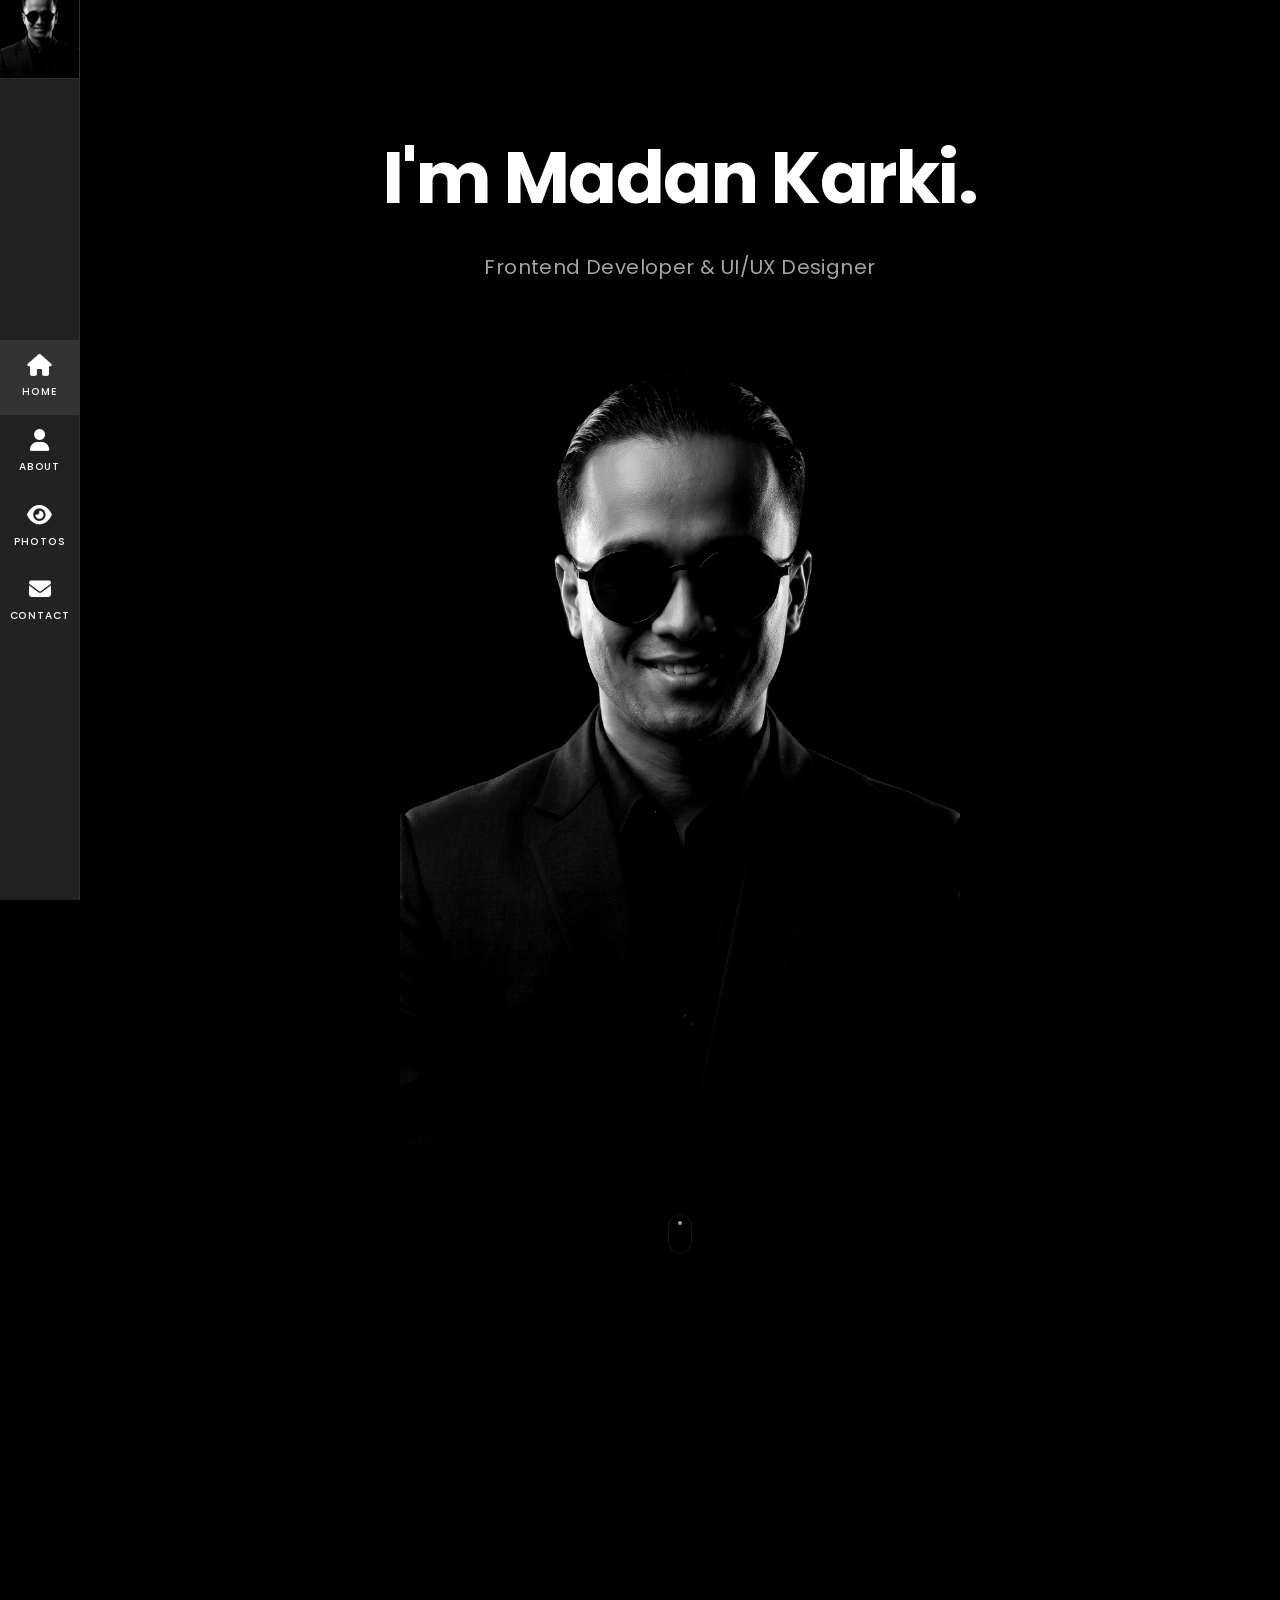
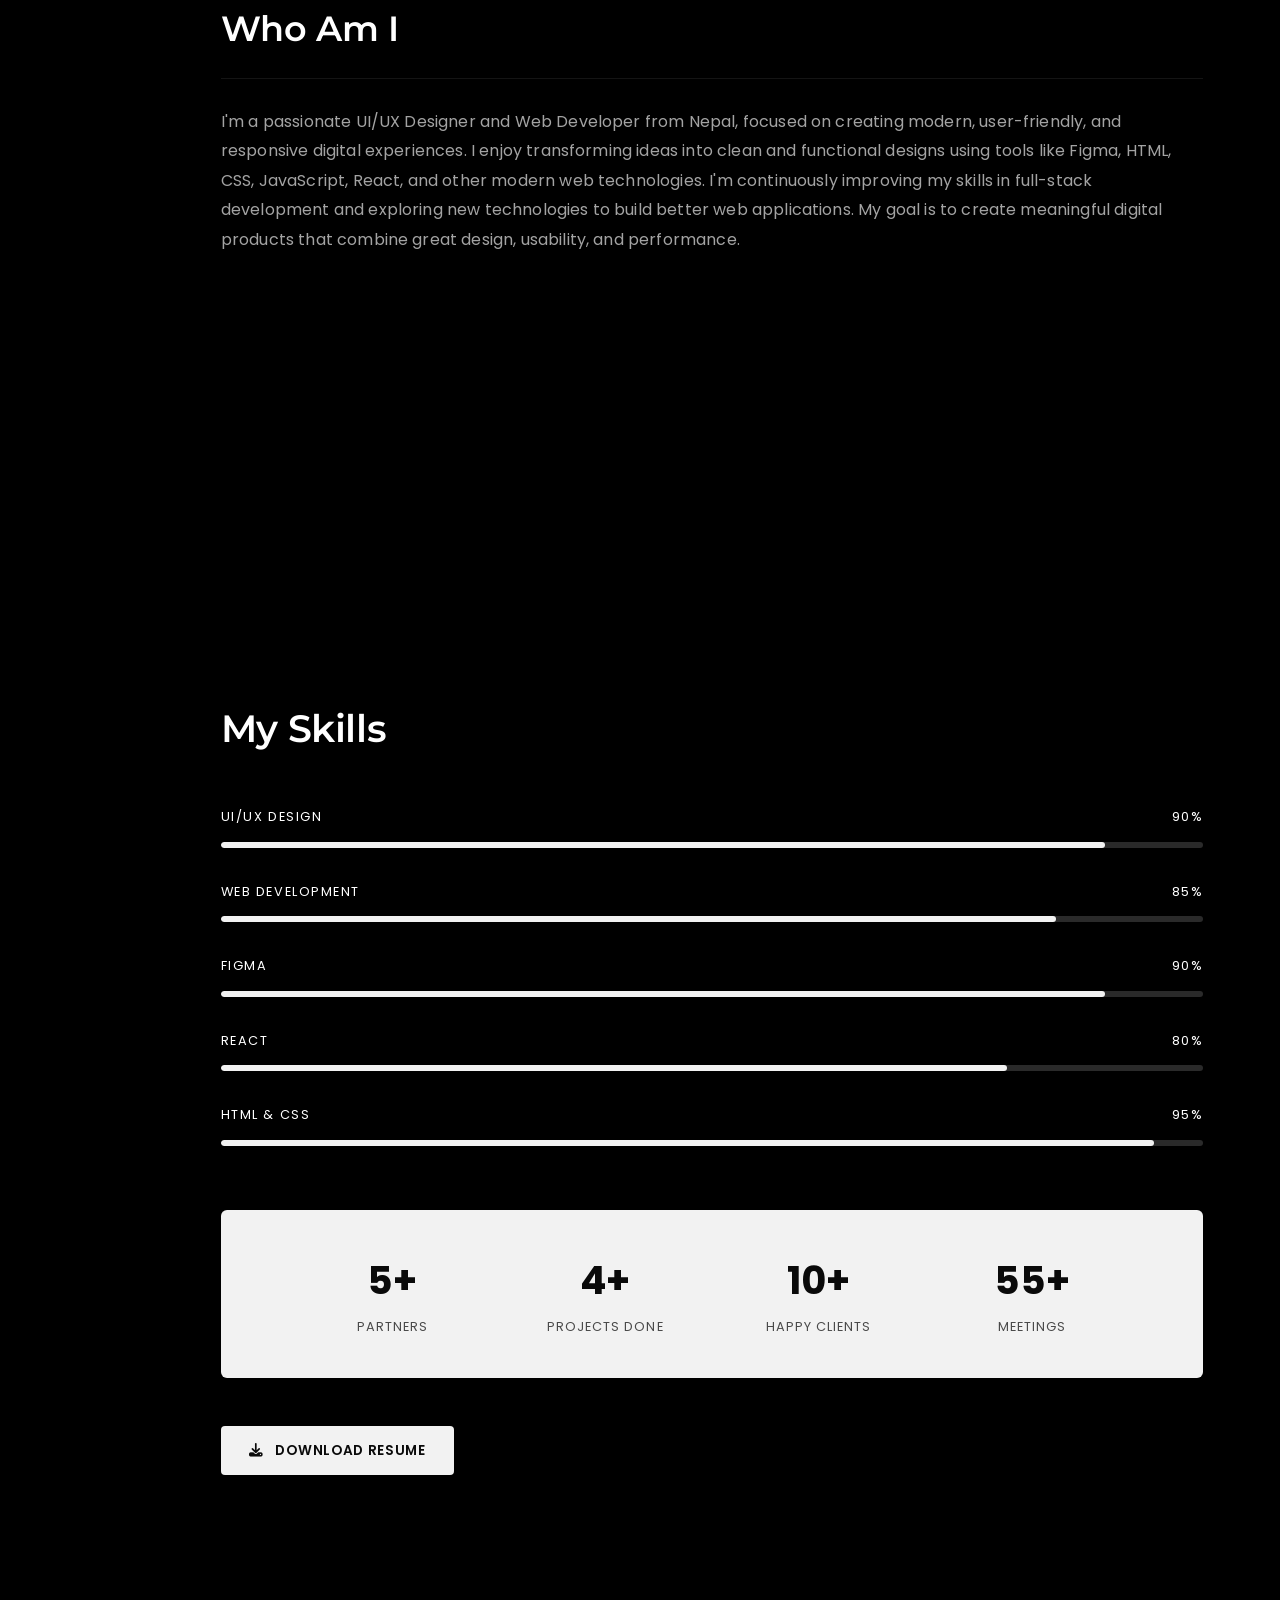
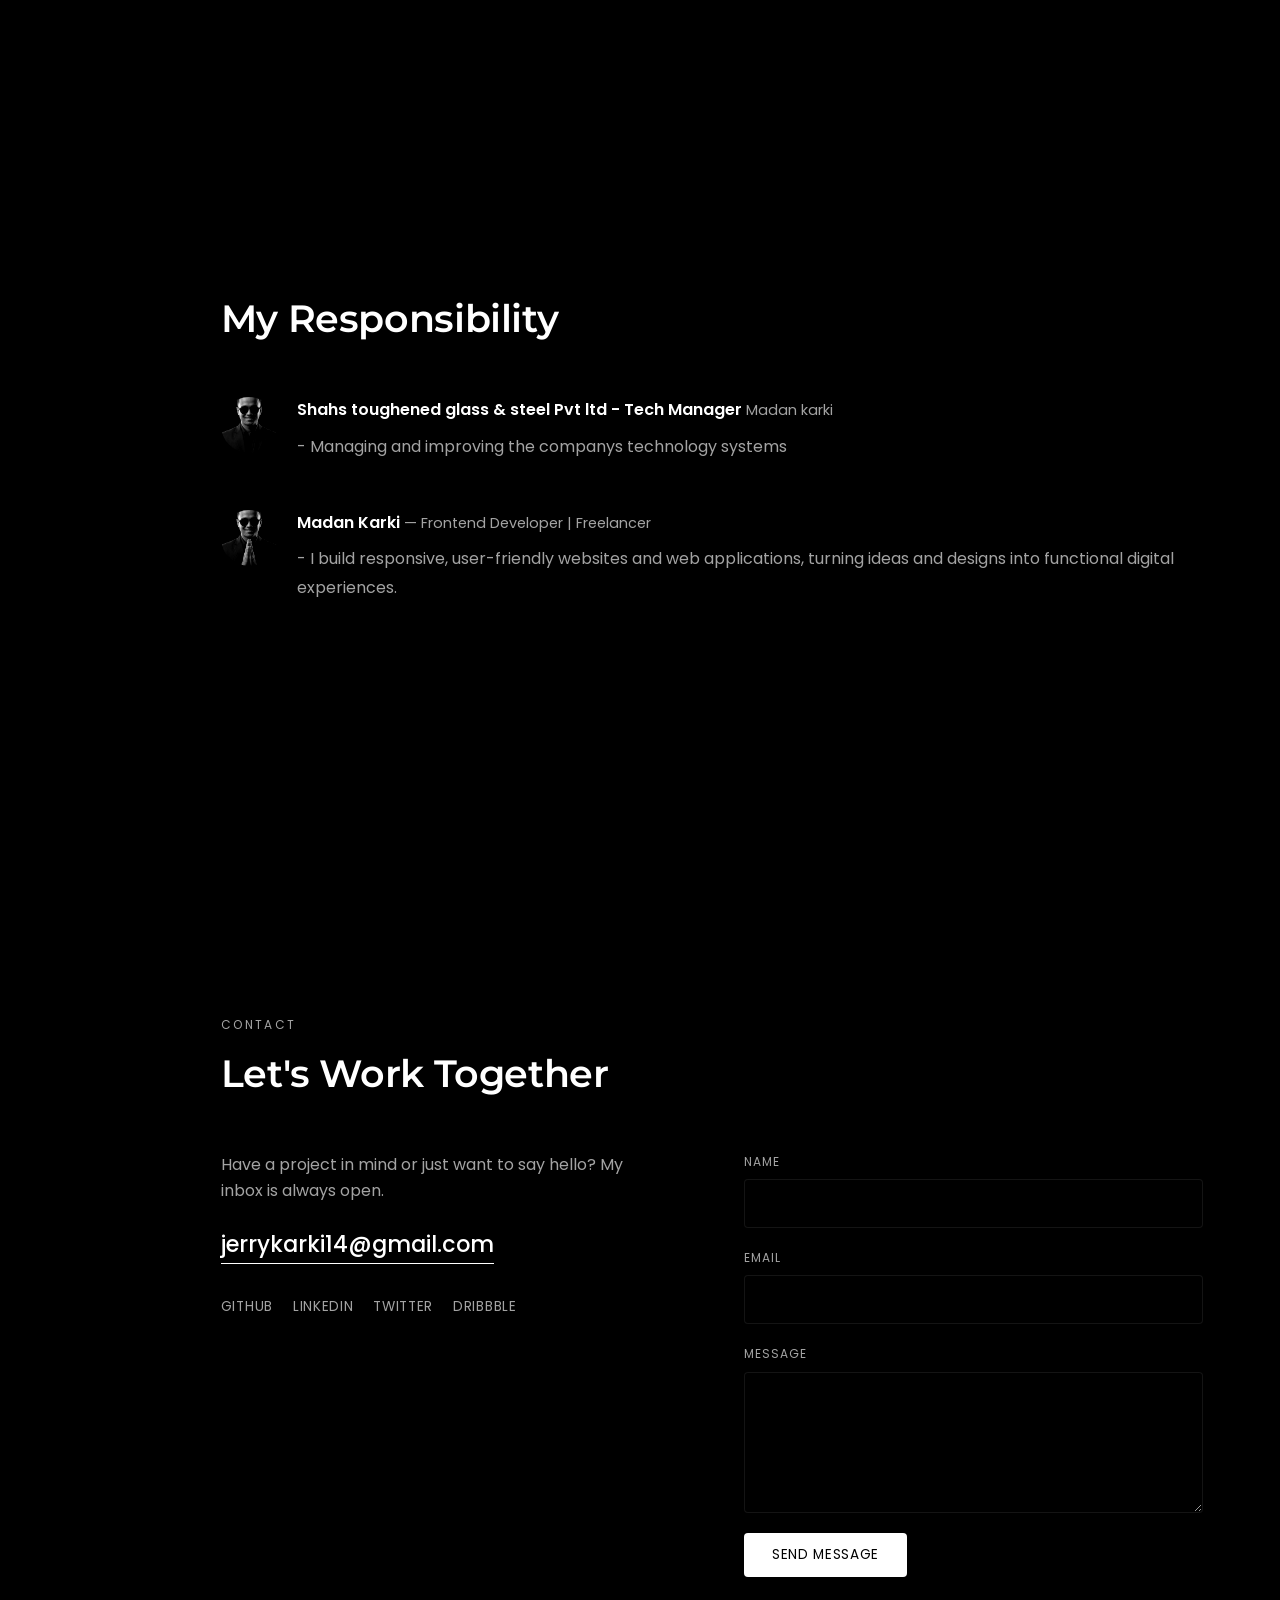
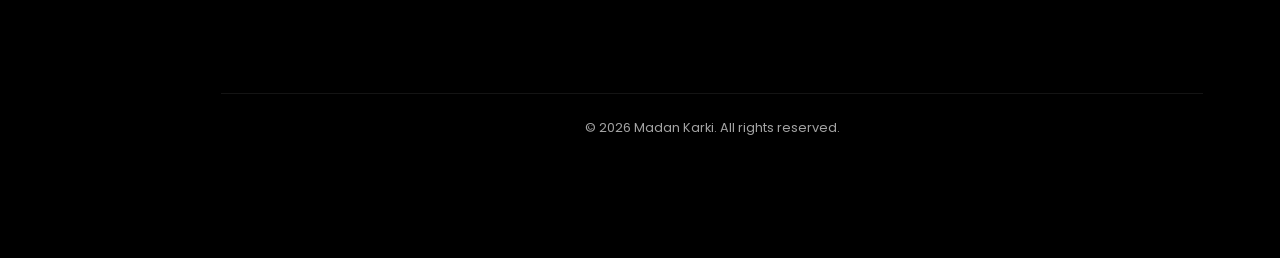
==== index.html @ c19cb971 "Fix resume download for mobile and desktop" ====
<!DOCTYPE html>
<html lang="en">

<head>
  <meta charset="UTF-8">
  <meta name="viewport" content="width=device-width, initial-scale=1.0">
  <title>Madan Karki | UI/UX Designer &amp; Frontend Developer</title>
  <link rel="preconnect" href="https://fonts.googleapis.com">
  <link rel="preconnect" href="https://fonts.gstatic.com" crossorigin>
  <link
    href="https://fonts.googleapis.com/css2?family=Montserrat:wght@400;500;600;700&family=Poppins:wght@300;400;500;600;700&display=swap"
    rel="stylesheet">
  <link rel="stylesheet" href="https://cdnjs.cloudflare.com/ajax/libs/font-awesome/6.5.1/css/all.min.css"
    integrity="sha512-DTOQO9RWCH3ppGqcWaEA1BIZOC6xxalwEsw9c2QQeAIftl+Vegovlnee1c9QX4TctnWMn13TZye+giMm8e2LwA=="
    crossorigin="anonymous" referrerpolicy="no-referrer">
  <link rel="stylesheet" href="css/styles.css">
</head>

<body>

  <!-- Sidebar Navigation -->
  <aside class="sidebar" id="sidebar">
    <div class="sidebar__profile">
      <img src="assets/images/profile.jpg" alt="Madan Karki profile photo" class="sidebar__profile-img">
    </div>
    <nav class="sidebar__nav" aria-label="Primary">
      <ul>
        <li>
          <a href="#home" class="nav-link active" data-section="home">
            <i class="nav-icon fa-solid fa-house"></i>
            <span>Home</span>
          </a>
        </li>
        <li>
          <a href="#about" class="nav-link" data-section="about">
            <i class="nav-icon fa-solid fa-user"></i>
            <span>About</span>
          </a>
        </li>
        <li>
          <a href="#projects" class="nav-link" data-section="projects">
            <i class="nav-icon fa-solid fa-eye"></i>
            <span>Photos</span>
          </a>
        </li>
        <li>
          <a href="#contact" class="nav-link" data-section="contact">
            <i class="nav-icon fa-solid fa-envelope"></i>
            <span>Contact</span>
          </a>
        </li>
      </ul>
    </nav>
  </aside>

  <!-- Main Content -->
  <main class="main">

    <!-- Home / Hero Section -->
    <section id="home" class="section hero">
      <div class="hero__text">
        <h1 class="hero__title">I'm <span>Madan Karki.</span></h1>
        <p class="hero__subtitle">Frontend Developer &amp; UI/UX Designer</p>
      </div>
      <div class="hero__image-wrap" id="hero-image-wrap" role="button" tabindex="0" aria-label="Toggle portrait photo">
        <img src="assets/images/hero.jpg" alt="Portrait of Madan Karki" class="hero__image hero__image--primary"
          width="992" height="1108" loading="eager" decoding="async">
        <img src="assets/images/hover.jpg" alt="Portrait of Madan Karki greeting" class="hero__image hero__image--hover"
          width="992" height="1108" loading="eager" decoding="async">
      </div>
      <a href="#about" class="scroll-cue" aria-label="Scroll to About section">
        <span></span>
      </a>
    </section>

    <!-- Intro Section -->
    <section id="intro" class="section intro">
      <div class="intro__inner">
        <h2 class="intro__heading">Who Am I</h2>
        <hr class="intro__divider">
        <p class="intro__text">
          I'm a passionate UI/UX Designer and Web Developer from Nepal, focused on creating modern,
          user-friendly, and responsive digital experiences. I enjoy transforming ideas into clean
          and functional designs using tools like Figma, HTML, CSS, JavaScript, React, and other
          modern web technologies. I'm continuously improving my skills in full-stack development
          and exploring new technologies to build better web applications. My goal is to create
          meaningful digital products that combine great design, usability, and performance.
        </p>
      </div>
    </section>

    <!-- About Section -->
    <!-- <section id="about" class="section about">
      <div class="section-header">
<h2> </h2>
        <p class="section-kicker">About</p>
        <h3 class="section-title">Who I Am</h3>
      </div>

      <div class="about__grid">
        <div class="about__intro">
          <p>
            I'm Madan Karki, a frontend developer and UI/UX designer focused on building fast,
            accessible, and visually refined web experiences. I care about the details —
            typography, spacing, motion — and how they come together to create interfaces
            that feel effortless to use.
          </p>
          <p>
            My approach blends clean engineering with thoughtful design, translating ideas into
            interfaces that are both functional and beautiful.
          </p>
        </div>

       

    </section> -->

    <!-- Skills Section -->
    <section id="skills" class="section skills">
      <div class="section-header">
        <h2 class="section-title">My Skills</h2>
      </div>

      <div class="skills__bars">
        <div class="skill-bar">
          <div class="skill-bar__label">
            <span>UI/UX Design</span>
            <span>90%</span>
          </div>
          <div class="skill-bar__track">
            <div class="skill-bar__fill" style="width: 90%;"></div>
          </div>
        </div>

        <div class="skill-bar">
          <div class="skill-bar__label">
            <span>Web Development</span>
            <span>85%</span>
          </div>
          <div class="skill-bar__track">
            <div class="skill-bar__fill" style="width: 85%;"></div>
          </div>
        </div>

        <div class="skill-bar">
          <div class="skill-bar__label">
            <span>Figma</span>
            <span>90%</span>
          </div>
          <div class="skill-bar__track">
            <div class="skill-bar__fill" style="width: 90%;"></div>
          </div>
        </div>

        <div class="skill-bar">
          <div class="skill-bar__label">
            <span>React</span>
            <span>80%</span>
          </div>
          <div class="skill-bar__track">
            <div class="skill-bar__fill" style="width: 80%;"></div>
          </div>
        </div>

        <div class="skill-bar">
          <div class="skill-bar__label">
            <span>HTML &amp; CSS</span>
            <span>95%</span>
          </div>
          <div class="skill-bar__track">
            <div class="skill-bar__fill" style="width: 95%;"></div>
          </div>
        </div>
      </div>

      <div class="stats">
        <div class="stats__item">
          <span class="stats__number">5+</span>
          <span class="stats__label">Partners</span>
        </div>
        <div class="stats__item">
          <span class="stats__number">4+</span>
          <span class="stats__label">Projects Done</span>
        </div>
        <div class="stats__item">
          <span class="stats__number">10+</span>
          <span class="stats__label">Happy Clients</span>
        </div>
        <div class="stats__item">
          <span class="stats__number">55+</span>
          <span class="stats__label">Meetings</span>
        </div>
      </div>

      <a href="assets/documents/resume.pdf" class="btn-resume" download="Madan-Karki-CV.pdf" target="_blank" rel="noopener noreferrer">
        <i class="fa-solid fa-download"></i>
        <span>Download Resume</span>
      </a>
    </section>

    <!-- Reputation Section -->
    <section id="reputation" class="section reputation">
      <div class="section-header">
        <h2 class="section-title">My Responsibility</h2>
      </div>

      <div class="reputation__list">
        <article class="testimonial">
          <img src="assets/images/testimonial1.jpg" alt="Madan Karki" class="testimonial__avatar">
          <div class="testimonial__body">
            <p class="testimonial__meta"><span class="testimonial__name">Shahs toughened glass & steel Pvt ltd - Tech
                Manager</span>
              <span class="testimonial__position"> Madan karki</span>
            </p>
            <p class="testimonial__quote">- Managing and improving the companys technology systems</p>
          </div>
        </article>

        <article class="testimonial">
          <img src="assets/images/testimonial2.jpg" alt="Madan Karki" class="testimonial__avatar">
          <div class="testimonial__body">
            <p class="testimonial__meta"><span class="testimonial__name">Madan Karki</span> <span
                class="testimonial__position">— Frontend Developer | Freelancer</span></p>
            <p class="testimonial__quote">- I build responsive, user-friendly websites and web applications, turning
              ideas and designs into functional digital experiences.</p>
          </div>
        </article>
      </div>
    </section>

    <!-- Projects Section -->
    <!-- <section id="projects" class="section projects">
      <div class="section-header">
        <p class="section-kicker">Work</p>
        <h2 class="section-title">Selected Projects</h2>
      </div>

      <div class="project-grid">

        <article class="project-card">
          <div class="project-card__image">
            <img src="assets/images/project1.jpg" alt="Preview of the Portfolio Suite project">
          </div>
          <div class="project-card__body">
            <h3>Portfolio Suite</h3>
            <p>A component-driven design system for building personal portfolio sites quickly.</p>
            <div class="tags">
              <span>React</span>
              <span>CSS</span>
              <span>Figma</span>
            </div>
            <a href="#" class="btn-view">View Project</a>
          </div>
        </article>

        <article class="project-card">
          <div class="project-card__image">
            <img src="assets/images/project2.jpg" alt="Preview of the Commerce UI project">
          </div>
          <div class="project-card__body">
            <h3>Commerce UI</h3>
            <p>A minimal, accessible e-commerce interface with a focus on conversion and speed.</p>
            <div class="tags">
              <span>JavaScript</span>
              <span>HTML5</span>
              <span>UX</span>
            </div>
            <a href="#" class="btn-view">View Project</a>
          </div>
        </article>

        <article class="project-card">
          <div class="project-card__image">
            <img src="assets/images/project3.jpg" alt="Preview of the Dashboard Kit project">
          </div>
          <div class="project-card__body">
            <h3>Dashboard Kit</h3>
            <p>A data-dense analytics dashboard with clear hierarchy and dark-mode support.</p>
            <div class="tags">
              <span>React</span>
              <span>Chart.js</span>
              <span>UI</span>
            </div>
            <a href="#" class="btn-view">View Project</a>
          </div>
        </article>

      </div>
    </section> -->

    <!-- Contact Section -->
    <section id="contact" class="section contact">
      <div class="section-header">
        <p class="section-kicker">Contact</p>
        <h2 class="section-title">Let's Work Together</h2>
      </div>

      <div class="contact__grid">
        <div class="contact__info">
          <p class="contact__lead">Have a project in mind or just want to say hello? My inbox is always open.</p>

          <a href="mailto:jerrykarki14@gmail.com" class="contact__email">jerrykarki14@gmail.com</a>

          <div class="socials">
            <a href="#" aria-label="GitHub">GitHub</a>
            <a href="#" aria-label="LinkedIn">LinkedIn</a>
            <a href="#" aria-label="Twitter">Twitter</a>
            <a href="#" aria-label="Dribbble">Dribbble</a>
          </div>
        </div>

        <form class="contact__form" id="contact-form">
          <div class="form-row">
            <label for="name">Name</label>
            <input type="text" id="name" name="name" required autocomplete="name">
          </div>
          <div class="form-row">
            <label for="email">Email</label>
            <input type="email" id="email" name="email" required autocomplete="email">
          </div>
          <div class="form-row">
            <label for="message">Message</label>
            <textarea id="message" name="message" rows="5" required></textarea>
          </div>
          <button type="submit" class="btn-submit">Send Message</button>
          <p class="form-status" id="form-status" role="status"></p>
        </form>
      </div>

      <footer class="footer">
        <p>&copy; <span id="year"></span> Madan Karki. All rights reserved.</p>
      </footer>
    </section>

  </main>

  <script src="js/main.js"></script>
</body>

</html>
---- css/styles.css ----
/* =========================================
   Reset & base
========================================= */
* {
  margin: 0;
  padding: 0;
  box-sizing: border-box;
}

:root {
  --bg: black;
  --bg-elevated: black;
  --sidebar-bg: #222222;
  --text-primary: #ffffff;
  --text-secondary: #a3a3a3;
  --border-subtle: rgba(255, 255, 255, 0.08);
  --accent: #ffffff;
  --sidebar-width: 80px;
  --transition-fast: 0.2s ease;
  --transition-med: 0.35s ease;
  --font: 'Poppins', -apple-system, BlinkMacSystemFont, 'Segoe UI', sans-serif;
}

html {
  scroll-behavior: smooth;
}

body {
  font-family: var(--font);
  background: var(--bg);
  color: var(--text-primary);
  overflow-x: hidden;
  line-height: 1.6;
}

img {
  max-width: 100%;
  display: block;
}

ul {
  list-style: none;
}

a {
  color: inherit;
  text-decoration: none;
}

section.section {
  padding: 120px 6vw;
  min-height: 100vh;
  display: flex;
  flex-direction: column;
  justify-content: center;
}

.section-header {
  margin-bottom: 48px;
}

.section-kicker {
  text-transform: uppercase;
  letter-spacing: 0.2em;
  font-size: 0.75rem;
  color: var(--text-secondary);
  margin-bottom: 8px;
}

.section-title {
  font-size: clamp(1.8rem, 3vw, 2.6rem);
  font-weight: 600;
  color: var(--text-primary);
  font-family: 'Montserrat', sans-serif;
  letter-spacing: -0.01em;
}

/* =========================================
   Sidebar
========================================= */
.sidebar {
  position: fixed;
  top: 0;
  left: 0;
  height: 100vh;
  width: var(--sidebar-width);
  background: var(--sidebar-bg);
  border-right: 1px solid var(--border-subtle);
  display: flex;
  flex-direction: column;
  align-items: center;
  z-index: 100;
}

.sidebar__profile {
  width: 100%;
  aspect-ratio: 1 / 1;
  overflow: hidden;
  border-bottom: 1px solid var(--border-subtle);
  background: #1a1a1a;
}

.sidebar__profile-img {
  width: 100%;
  height: 100%;
  object-fit: cover;
  filter: grayscale(100%) contrast(1.1);
  opacity: 1;
  transition: opacity 0.35s ease, filter 0.35s ease;
}

.sidebar__nav {
  flex: 1;
  display: flex;
  align-items: center;
  width: 100%;
}

.sidebar__nav ul {
  width: 100%;
  display: flex;
  flex-direction: column;
}

.nav-link {
  display: flex;
  flex-direction: column;
  align-items: center;
  justify-content: center;
  gap: 8px;
  width: 100%;
  min-height: 74px;
  padding: 14px 6px;
  background: var(--sidebar-bg);
  color: #ffffff;
  transition: background var(--transition-fast), color var(--transition-fast);
}

.nav-link:hover,
.nav-link:focus-visible {
  background: #ffffff;
  color: #000000;
}

.nav-link:hover .nav-icon,
.nav-link:hover span {
  color: #000000;
}

.nav-link.active {
  background: #333333;
  color: #ffffff;
}

.nav-link.active:hover {
  background: #ffffff;
  color: #000000;
}

.nav-icon {
  font-size: 22px;
  line-height: 1;
  color: inherit;
  transition: color var(--transition-fast), transform var(--transition-fast);
}

.nav-link:hover .nav-icon {
  transform: translateY(-1px);
}

.nav-link span {
  font-size: 0.65rem;
  font-weight: 500;
  letter-spacing: 0.08em;
  text-transform: uppercase;
  color: inherit;
  transition: color var(--transition-fast);
}

/* =========================================
   Main content offset
========================================= */
.main {
  margin-left: var(--sidebar-width);
}

/* =========================================
   Hero
========================================= */
.hero {
  align-items: center;
  text-align: center;
  gap: 40px;
  position: relative;
  padding-top: 100px;
  padding-bottom: 80px;
}

.hero__text {
  max-width: 720px;
}

.hero__title {
  font-size: clamp(2.4rem, 6vw, 4.5rem);
  font-weight: 700;
  letter-spacing: -0.02em;
  color: var(--text-primary);
}

.hero__title span {
  color: var(--text-primary);
}

.hero__subtitle {
  margin-top: 16px;
  font-size: clamp(1rem, 1.6vw, 1.25rem);
  color: var(--text-secondary);
  letter-spacing: 0.02em;
}

.hero__image-wrap {
  position: relative;
  width: min(560px, 90vw);
  max-width: 100%;
  margin: 0 auto;
  border-radius: 6px;
  overflow: hidden;
  background: #0d0d0d;
  box-shadow: 0 25px 50px rgba(0, 0, 0, 0.6);
  cursor: pointer;
  -webkit-tap-highlight-color: transparent;
  user-select: none;
}

.hero__image {
  width: 100%;
  height: auto;
  display: block;
  object-fit: cover;
  filter: grayscale(100%) contrast(1.15);
  transition: opacity 0.5s cubic-bezier(0.4, 0, 0.2, 1), transform 0.5s cubic-bezier(0.4, 0, 0.2, 1), filter 0.35s ease;
}

.hero__image--primary {
  opacity: 1;
  transform: scale(1);
}

.hero__image--hover {
  position: absolute;
  top: 0;
  left: 0;
  width: 100%;
  height: 100%;
  opacity: 0;
  transform: scale(1);
  pointer-events: none;
}

/* Desktop Hover */
@media (hover: hover) {
  .hero__image-wrap:hover .hero__image--primary {
    opacity: 0;
    transform: scale(1.02);
  }

  .hero__image-wrap:hover .hero__image--hover {
    opacity: 1;
    transform: scale(1.02);
  }
}

/* Active / Mobile Tap State */
.hero__image-wrap.is-active .hero__image--primary {
  opacity: 0;
  transform: scale(1.02);
}

.hero__image-wrap.is-active .hero__image--hover {
  opacity: 1;
  transform: scale(1.02);
}

.scroll-cue {
  position: absolute;
  bottom: 24px;
  left: 50%;
  transform: translateX(-50%);
  width: 24px;
  height: 40px;
  border: 1px solid var(--border-subtle);
  border-radius: 20px;
  display: flex;
  justify-content: center;
  padding-top: 6px;
}

.scroll-cue span {
  width: 4px;
  height: 4px;
  background: var(--text-secondary);
  border-radius: 50%;
  animation: scrollcue 1.6s infinite;
}

@keyframes scrollcue {
  0% {
    opacity: 1;
    transform: translateY(0);
  }

  100% {
    opacity: 0;
    transform: translateY(14px);
  }
}

/* =========================================
   Intro (below hero image)
========================================= */
.intro {
  min-height: 0;
  background: #000;
  padding: 70px 6vw 90px;
  display: block;
}

.intro__inner {
  max-width: 1060px;
  margin-left: clamp(24px, 5vw, 70px);
}

.intro__heading {
  font-size: clamp(1.6rem, 3vw, 2.2rem);
  font-weight: 600;
  color: var(--text-primary);
  margin-bottom: 20px;
  font-family: 'Montserrat', sans-serif;
  letter-spacing: -0.01em;
}

.intro__divider {
  border: none;
  border-top: 1px solid var(--border-subtle);
  margin-bottom: 28px;
}

.intro__text {
  color: var(--text-secondary);
  font-size: clamp(1rem, 1.15vw, 1.1rem);
  line-height: 1.85;
  letter-spacing: 0.01em;
}

/* =========================================
   About
========================================= */
.about__grid {
  display: grid;
  grid-template-columns: 1.2fr 1fr 1fr;
  gap: 48px;
}

.about__intro p {
  color: var(--text-secondary);
  margin-bottom: 16px;
}

.about__skills h3,
.about__experience h3 {
  font-size: 1rem;
  text-transform: uppercase;
  letter-spacing: 0.1em;
  margin-bottom: 20px;
  color: var(--text-primary);
}

.skill-list li {
  color: var(--text-secondary);
  padding: 8px 0;
  border-bottom: 1px solid var(--border-subtle);
}

.timeline li {
  padding-bottom: 20px;
  margin-bottom: 20px;
  border-bottom: 1px solid var(--border-subtle);
}

.timeline__year {
  display: block;
  font-size: 0.75rem;
  letter-spacing: 0.08em;
  text-transform: uppercase;
  color: var(--text-secondary);
  margin-bottom: 4px;
}

.timeline__role {
  display: block;
  font-weight: 500;
  margin-bottom: 6px;
}

.timeline p {
  color: var(--text-secondary);
  font-size: 0.9rem;
}

/* =========================================
   Skills
========================================= */
.skills {
  background: #000;
}

.skills .section-header {
  max-width: 1060px;
  margin-left: clamp(24px, 5vw, 70px);
}

.skills__bars {
  display: flex;
  flex-direction: column;
  gap: 34px;
  max-width: 1060px;
  margin-left: clamp(24px, 5vw, 70px);
  margin-bottom: 64px;
  text-align: center;
}

.skill-bar__label {
  display: flex;
  justify-content: space-between;
  margin-bottom: 14px;
  font-size: 0.8rem;
  letter-spacing: 0.12em;
  text-transform: uppercase;
  color: var(--text-primary);
}

.skill-bar__track {
  width: 100%;
  height: 6px;
  background: #2a2a2a;
  border-radius: 3px;
  overflow: hidden;
}

.skill-bar__fill {
  height: 100%;
  background: #f2f2f2;
  border-radius: 3px;
  transition: width 1s ease;
}

.stats {
  display: flex;
  justify-content: space-between;
  align-items: center;
  gap: 24px;
  background: #f2f2f2;
  border-radius: 6px;
  padding: 40px 6vw;
  max-width: 1060px;
  margin-left: clamp(24px, 5vw, 70px);
  margin-bottom: 48px;
}

.stats__item {
  display: flex;
  flex-direction: column;
  align-items: center;
  gap: 6px;
  flex: 1;
  text-align: center;
}

.stats__number {
  font-size: clamp(1.8rem, 3vw, 2.6rem);
  font-weight: 700;
  color: #0a0a0a;
}

.stats__label {
  font-size: 0.8rem;
  letter-spacing: 0.08em;
  text-transform: uppercase;
  color: #4a4a4a;
}

.btn-resume {
  align-self: flex-start;
  width: fit-content;
  display: inline-flex;
  align-items: center;
  gap: 12px;
  background: #f2f2f2;
  color: #0a0a0a;
  padding: 14px 28px;
  border-radius: 4px;
  font-size: 0.85rem;
  font-weight: 600;
  letter-spacing: 0.05em;
  text-transform: uppercase;
  margin-left: clamp(24px, 5vw, 70px);
  transition: background var(--transition-fast), transform var(--transition-fast);
}

.btn-resume:hover {
  background: #ffffff;
  transform: translateY(-2px);
}

/* =========================================
   Reputation
========================================= */
.reputation {
  background: #000;
}

.reputation .section-header {
  max-width: 1060px;
  margin-left: clamp(24px, 5vw, 70px);
}

.reputation__list {
  display: flex;
  flex-direction: column;
  gap: 48px;
  max-width: 1060px;
  margin-left: clamp(24px, 5vw, 70px);
}

.testimonial {
  display: flex;
  align-items: flex-start;
  gap: 20px;
}

.testimonial__avatar {
  width: 56px;
  height: 56px;
  flex-shrink: 0;
  border-radius: 50%;
  object-fit: cover;
  filter: grayscale(100%) contrast(1.1);
}

.testimonial__meta {
  margin-bottom: 10px;
}

.testimonial__name {
  color: var(--text-primary);
  font-weight: 600;
}

.testimonial__position {
  color: var(--text-secondary);
  font-size: 0.9rem;
}

.testimonial__quote {
  color: var(--text-secondary);
  line-height: 1.8;
}

/* =========================================
   Projects
========================================= */
.project-grid {
  display: grid;
  grid-template-columns: repeat(3, 1fr);
  gap: 32px;
}

.project-card {
  background: var(--bg-elevated);
  border: 1px solid var(--border-subtle);
  border-radius: 6px;
  overflow: hidden;
  transition: transform var(--transition-med), border-color var(--transition-med);
}

.project-card:hover {
  transform: translateY(-6px);
  border-color: rgba(255, 255, 255, 0.2);
}

.project-card__image {
  aspect-ratio: 16 / 10;
  overflow: hidden;
  background: #1a1a1a;
}

.project-card__image img {
  width: 100%;
  height: 100%;
  object-fit: cover;
  filter: grayscale(60%);
  transition: filter var(--transition-med), transform var(--transition-med);
}

.project-card:hover .project-card__image img {
  filter: grayscale(0%);
  transform: scale(1.05);
}

.project-card__body {
  padding: 24px;
}

.project-card__body h3 {
  font-size: 1.1rem;
  margin-bottom: 10px;
}

.project-card__body p {
  color: var(--text-secondary);
  font-size: 0.9rem;
  margin-bottom: 16px;
}

.tags {
  display: flex;
  flex-wrap: wrap;
  gap: 8px;
  margin-bottom: 20px;
}

.tags span {
  font-size: 0.7rem;
  letter-spacing: 0.05em;
  text-transform: uppercase;
  color: var(--text-secondary);
  border: 1px solid var(--border-subtle);
  padding: 4px 10px;
  border-radius: 20px;
}

.btn-view {
  display: inline-block;
  font-size: 0.8rem;
  letter-spacing: 0.05em;
  text-transform: uppercase;
  padding: 10px 20px;
  border: 1px solid var(--text-primary);
  border-radius: 4px;
  transition: background var(--transition-fast), color var(--transition-fast);
}

.btn-view:hover {
  background: var(--text-primary);
  color: #000;
}

/* =========================================
   Contact
========================================= */
.contact__grid {
  display: grid;
  grid-template-columns: 1fr 1fr;
  gap: 64px;
  max-width: 1060px;
  margin-left: clamp(24px, 5vw, 70px);
}

.contact .section-header {
  max-width: 1060px;
  margin-left: clamp(24px, 5vw, 70px);
}

.contact__lead {
  color: var(--text-secondary);
  max-width: 420px;
  margin-bottom: 24px;
}

.contact__email {
  display: inline-block;
  font-size: 1.4rem;
  font-weight: 500;
  border-bottom: 1px solid var(--text-primary);
  margin-bottom: 32px;
  transition: color var(--transition-fast), border-color var(--transition-fast);
}

.contact__email:hover {
  color: var(--text-secondary);
  border-color: var(--text-secondary);
}

.socials {
  display: flex;
  gap: 20px;
}

.socials a {
  font-size: 0.85rem;
  letter-spacing: 0.05em;
  text-transform: uppercase;
  color: var(--text-secondary);
  transition: color var(--transition-fast);
}

.socials a:hover {
  color: var(--text-primary);
}

.contact__form {
  display: flex;
  flex-direction: column;
  gap: 20px;
}

.form-row {
  display: flex;
  flex-direction: column;
  gap: 8px;
}

.form-row label {
  font-size: 0.75rem;
  letter-spacing: 0.08em;
  text-transform: uppercase;
  color: var(--text-secondary);
}

.form-row input,
.form-row textarea {
  background: var(--bg-elevated);
  border: 1px solid var(--border-subtle);
  border-radius: 4px;
  padding: 12px 14px;
  color: var(--text-primary);
  font-family: var(--font);
  font-size: 0.95rem;
  transition: border-color var(--transition-fast);
  resize: vertical;
}

.form-row input:focus,
.form-row textarea:focus {
  outline: none;
  border-color: var(--text-primary);
}

.btn-submit {
  align-self: flex-start;
  background: var(--text-primary);
  color: #000;
  border: none;
  padding: 12px 28px;
  border-radius: 4px;
  font-family: var(--font);
  font-size: 0.85rem;
  letter-spacing: 0.05em;
  text-transform: uppercase;
  cursor: pointer;
  transition: opacity var(--transition-fast);
}

.btn-submit:hover {
  opacity: 0.85;
}

.form-status {
  font-size: 0.85rem;
  color: var(--text-secondary);
  min-height: 1.2em;
}

.footer {
  margin-top: 80px;
  padding-top: 24px;
  border-top: 1px solid var(--border-subtle);
  color: var(--text-secondary);
  font-size: 0.8rem;
  text-align: center;
  max-width: 1060px;
  margin-left: clamp(24px, 5vw, 70px);
}

/* =========================================
   Responsive
========================================= */
@media (max-width: 1024px) {
  .about__grid {
    grid-template-columns: 1fr 1fr;
  }

  .about__intro {
    grid-column: 1 / -1;
  }

  .project-grid {
    grid-template-columns: repeat(2, 1fr);
  }
}

@media (max-width: 768px) {
  :root {
    --sidebar-width: 100%;
  }

  .sidebar {
    top: auto;
    bottom: 0;
    left: 0;
    right: 0;
    height: 70px;
    width: 100%;
    flex-direction: row;
    border-right: none;
    border-top: 1px solid var(--border-subtle);
  }

  .sidebar__profile {
    display: none;
  }

  .sidebar__nav {
    width: 100%;
  }

  .sidebar__nav ul {
    flex-direction: row;
    justify-content: space-around;
  }

  .nav-link {
    min-height: 100%;
    padding: 10px 6px;
    gap: 6px;
  }

  .nav-icon {
    font-size: 20px;
  }

  .nav-link span {
    font-size: 0.62rem;
  }

  .main {
    margin-left: 0;
    padding-bottom: 70px;
  }

  section.section {
    padding: 80px 6vw;
  }

  .intro__inner,
  .skills .section-header,
  .skills__bars,
  .stats,
  .btn-resume,
  .reputation .section-header,
  .reputation__list,
  .contact .section-header,
  .contact__grid,
  .footer {
    margin-left: 0;
  }

  .about__grid,
  .contact__grid {
    grid-template-columns: 1fr;
    gap: 40px;
  }

  .project-grid {
    grid-template-columns: 1fr;
  }

  .stats {
    flex-wrap: wrap;
  }

  .stats__item {
    flex: 1 1 40%;
  }

  .testimonial {
    gap: 14px;
  }

  .testimonial__avatar {
    width: 44px;
    height: 44px;
  }
}

@media (max-width: 480px) {
  .hero {
    padding-top: 60px;
  }

  .hero__title {
    font-size: 2rem;
  }

  .intro {
    padding: 50px 6vw 60px;
  }
}
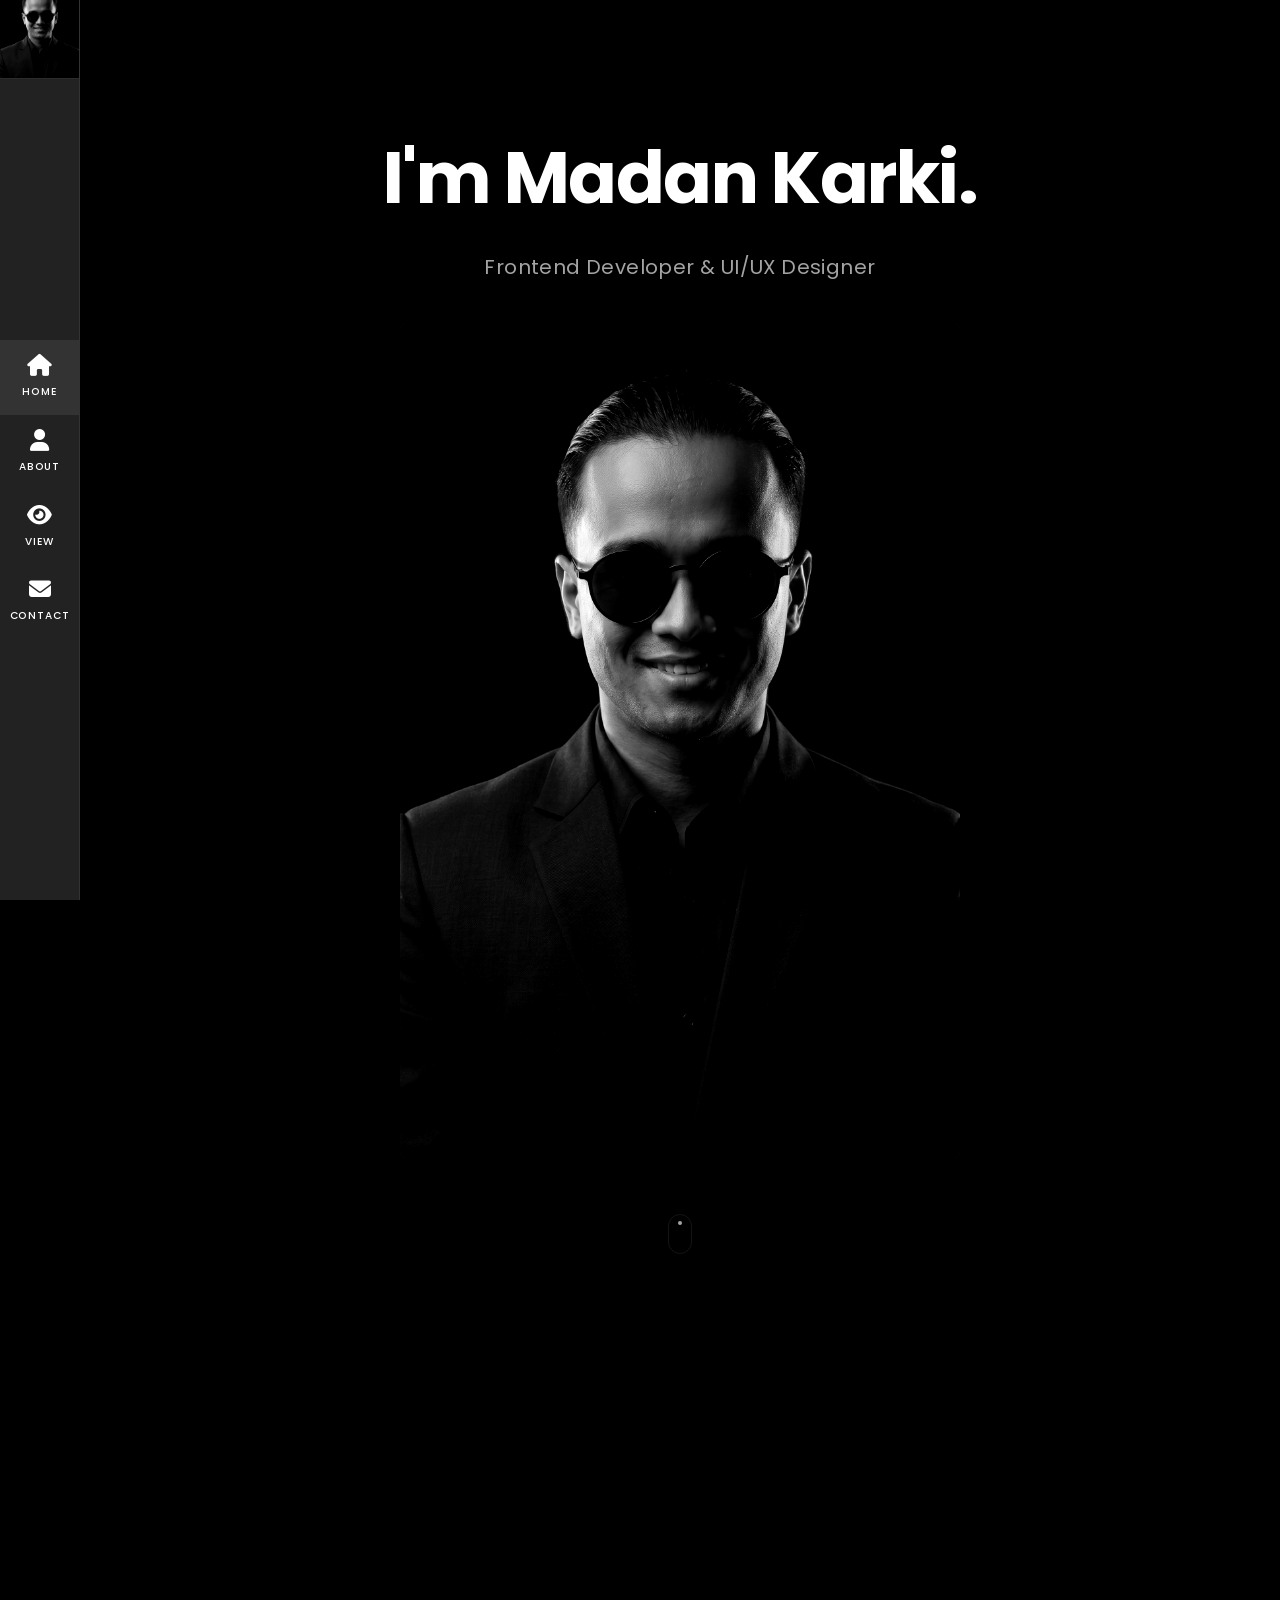
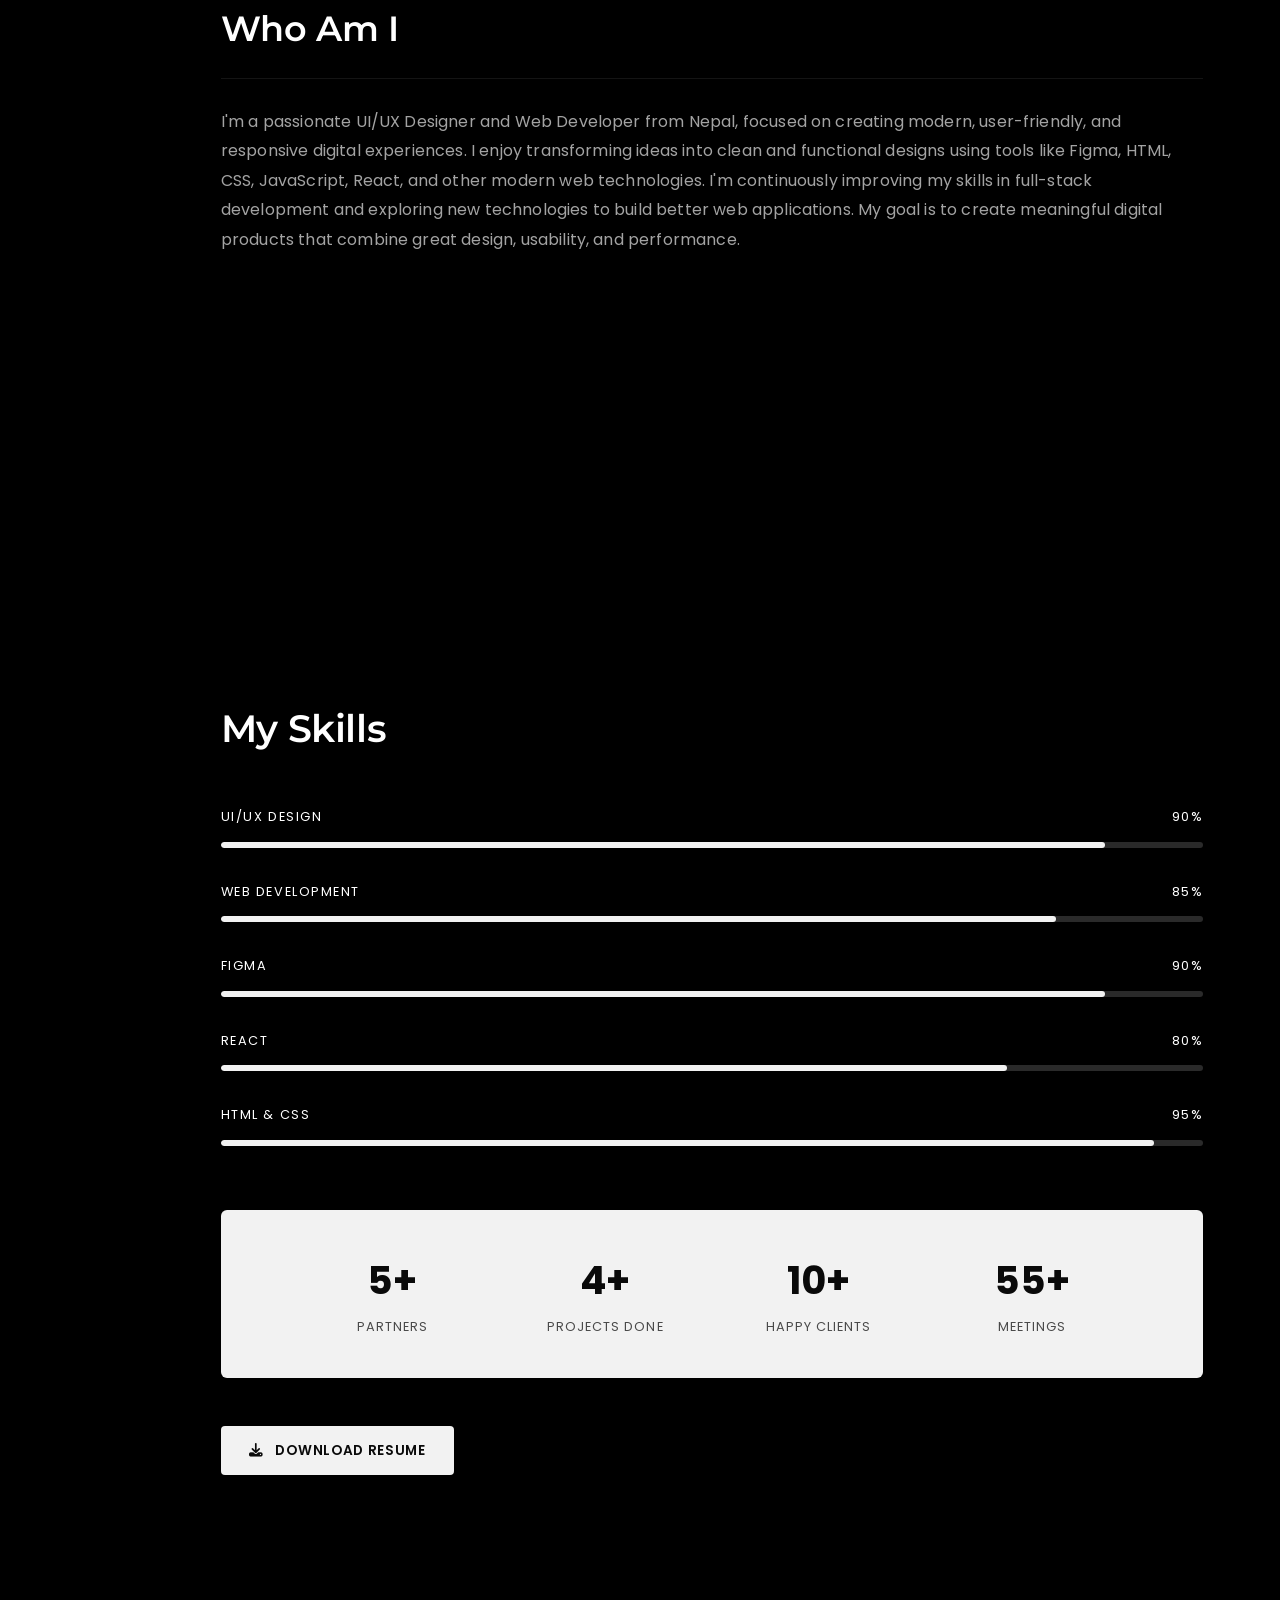
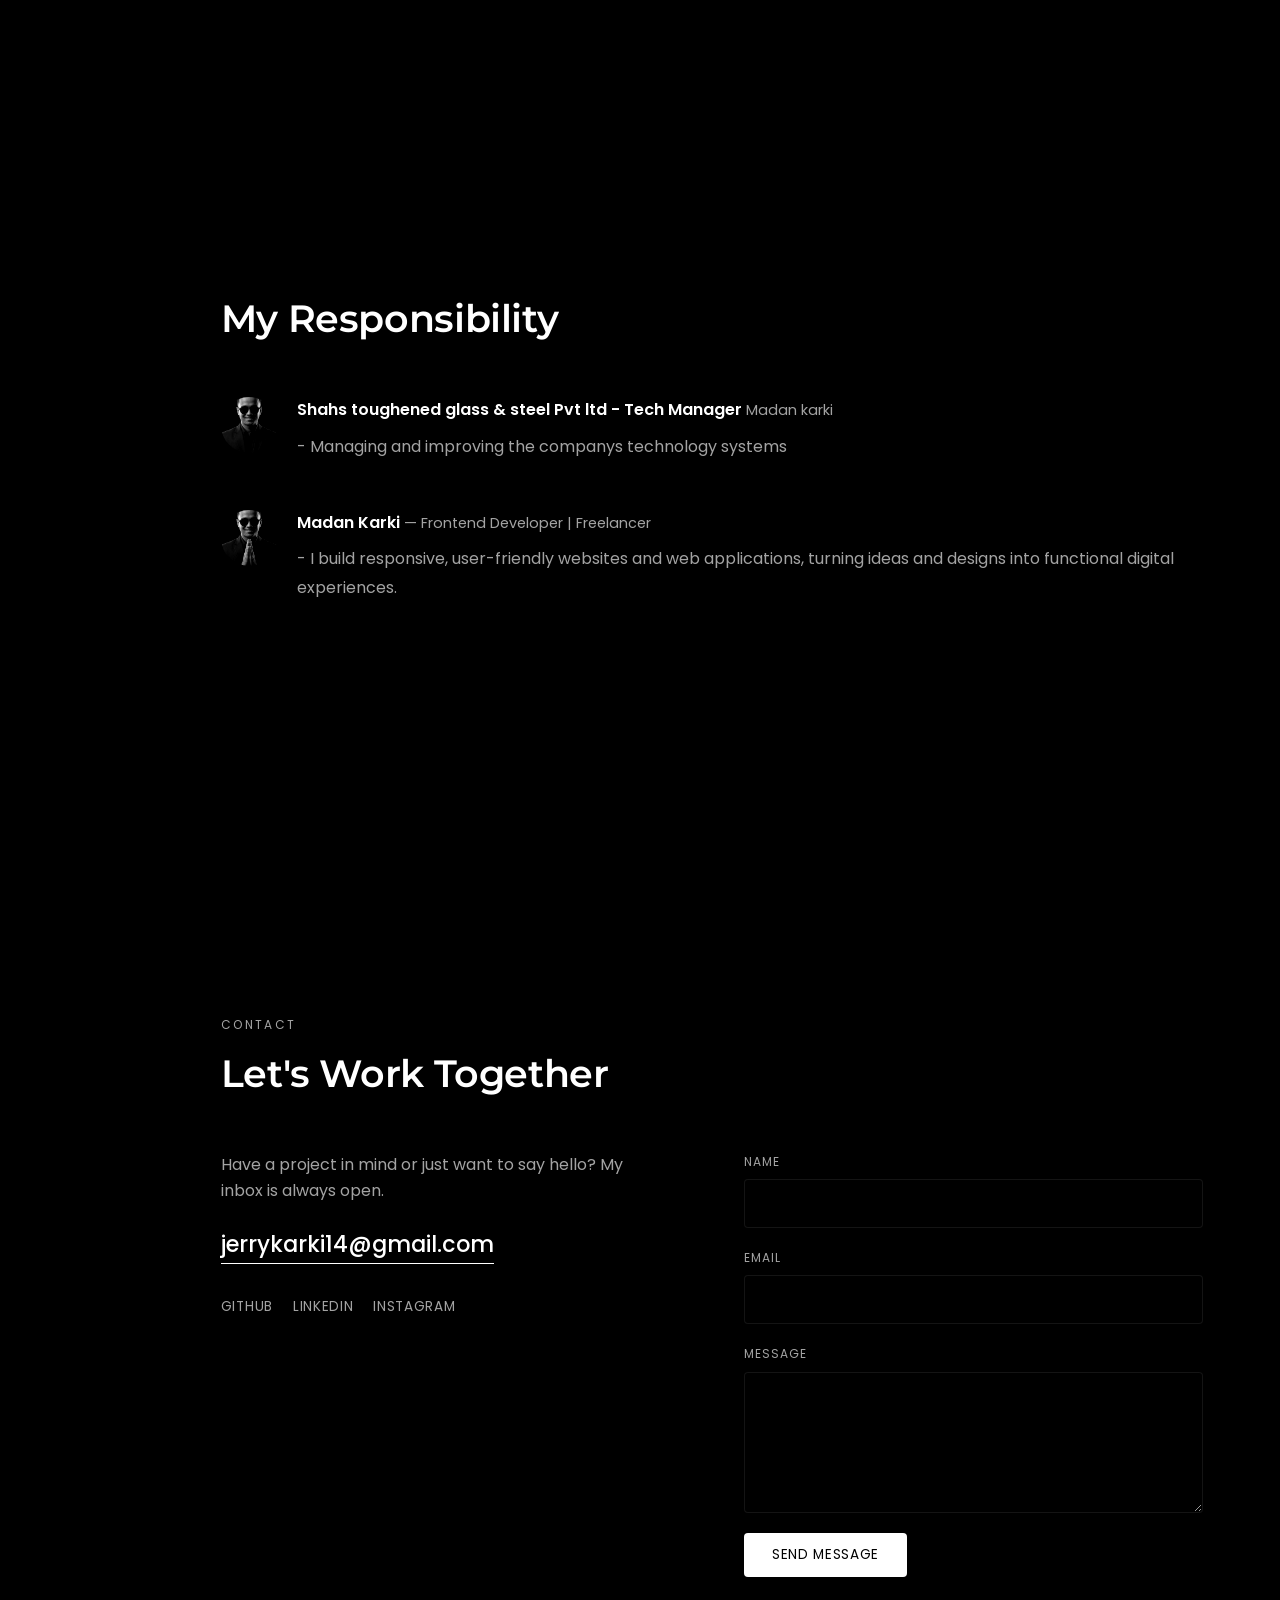
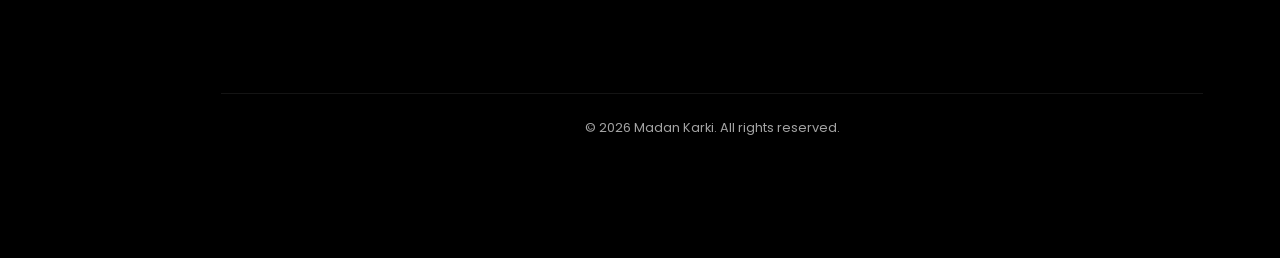
==== commit f2cc7cf2: "Fix mobile navigation bar and View page link" ====
--- a/index.html
+++ b/index.html
@@ -38,9 +38,9 @@
           </a>
         </li>
         <li>
-          <a href="#projects" class="nav-link" data-section="projects">
+          <a href="view.html" class="nav-link" data-section="projects">
             <i class="nav-icon fa-solid fa-eye"></i>
-            <span>Photos</span>
+            <span>View</span>
           </a>
         </li>
         <li>
@@ -74,7 +74,7 @@
     </section>
 
     <!-- Intro Section -->
-    <section id="intro" class="section intro">
+    <section id="about" class="section intro">
       <div class="intro__inner">
         <h2 class="intro__heading">Who Am I</h2>
         <hr class="intro__divider">
@@ -192,7 +192,7 @@
         </div>
       </div>
 
-      <a href="assets/documents/resume.pdf" class="btn-resume" download="Madan-Karki-CV.pdf" target="_blank" rel="noopener noreferrer">
+      <a href="assets/documents/resume.pdf" class="btn-resume" download="Madan Karki - Cv.pdf">
         <i class="fa-solid fa-download"></i>
         <span>Download Resume</span>
       </a>
@@ -302,10 +302,11 @@
           <a href="mailto:jerrykarki14@gmail.com" class="contact__email">jerrykarki14@gmail.com</a>
 
           <div class="socials">
-            <a href="#" aria-label="GitHub">GitHub</a>
-            <a href="#" aria-label="LinkedIn">LinkedIn</a>
-            <a href="#" aria-label="Twitter">Twitter</a>
-            <a href="#" aria-label="Dribbble">Dribbble</a>
+            <a href="#" target="_blank" rel="noopener noreferrer" aria-label="GitHub">GitHub</a>
+            <a href="https://www.linkedin.com/in/madan-karki-a8a885264/" target="_blank" rel="noopener noreferrer"
+              aria-label="LinkedIn">LinkedIn</a>
+            <a href="https://www.instagram.com/_madan11__/" target="_blank" rel="noopener noreferrer"
+              aria-label="Instagram">Instagram</a>
           </div>
         </div>
 
--- a/css/styles.css
+++ b/css/styles.css
@@ -656,6 +656,253 @@
 }
 
 /* =========================================
+   View Page (UI/UX Design Showcase)
+========================================= */
+.view-hero {
+  min-height: 60vh;
+  padding-top: 120px;
+  padding-bottom: 40px;
+}
+
+.view-hero__badges {
+  display: flex;
+  flex-wrap: wrap;
+  gap: 12px;
+  justify-content: center;
+  margin-top: 24px;
+}
+
+.badge {
+  display: inline-flex;
+  align-items: center;
+  gap: 8px;
+  padding: 8px 18px;
+  background: #161616;
+  border: 1px solid var(--border-subtle);
+  border-radius: 999px;
+  font-size: 0.8rem;
+  color: var(--text-secondary);
+  letter-spacing: 0.04em;
+  transition: border-color var(--transition-fast), color var(--transition-fast), transform var(--transition-fast);
+}
+
+.badge:hover {
+  border-color: rgba(255, 255, 255, 0.3);
+  color: var(--text-primary);
+  transform: translateY(-2px);
+}
+
+.badge i {
+  color: var(--text-primary);
+}
+
+.projects-showcase,
+.ux-process,
+.ux-tools {
+  min-height: auto;
+  padding: 80px 6vw;
+}
+
+.projects-showcase .section-header,
+.ux-process .section-header,
+.ux-tools .section-header {
+  max-width: 1060px;
+  margin-left: clamp(24px, 5vw, 70px);
+}
+
+.projects-showcase .project-grid,
+.ux-process .process-grid,
+.ux-tools .tools-grid {
+  max-width: 1060px;
+  margin-left: clamp(24px, 5vw, 70px);
+}
+
+.project-card__image--graphic {
+  background: linear-gradient(135deg, #181818 0%, #0d0d0d 100%);
+  display: flex;
+  align-items: center;
+  justify-content: center;
+  padding: 16px;
+}
+
+.mockup-preview {
+  width: 100%;
+  height: 100%;
+  background: #111111;
+  border: 1px solid rgba(255, 255, 255, 0.08);
+  border-radius: 6px;
+  display: flex;
+  flex-direction: column;
+  overflow: hidden;
+  box-shadow: 0 10px 25px rgba(0, 0, 0, 0.5);
+  transition: transform var(--transition-med);
+}
+
+.project-card:hover .mockup-preview {
+  transform: scale(1.03);
+}
+
+.mockup-preview__header {
+  height: 20px;
+  background: #1a1a1a;
+  display: flex;
+  align-items: center;
+  gap: 6px;
+  padding: 0 10px;
+  border-bottom: 1px solid rgba(255, 255, 255, 0.05);
+}
+
+.mockup-preview__header span {
+  width: 6px;
+  height: 6px;
+  border-radius: 50%;
+  background: #333333;
+}
+
+.mockup-preview__content {
+  flex: 1;
+  display: flex;
+  flex-direction: column;
+  align-items: center;
+  justify-content: center;
+  text-align: center;
+  padding: 16px 12px;
+  gap: 8px;
+}
+
+.mockup-icon {
+  font-size: 26px;
+  color: var(--text-primary);
+  opacity: 0.85;
+}
+
+.mockup-preview__content h4 {
+  font-size: 0.85rem;
+  font-weight: 600;
+  color: var(--text-primary);
+}
+
+.mockup-preview__content p {
+  font-size: 0.72rem;
+  color: var(--text-secondary);
+  margin-bottom: 0;
+}
+
+/* UX Process */
+.process-grid {
+  display: grid;
+  grid-template-columns: repeat(4, 1fr);
+  gap: 24px;
+}
+
+.process-card {
+  background: var(--bg-elevated);
+  border: 1px solid var(--border-subtle);
+  border-radius: 6px;
+  padding: 28px 22px;
+  display: flex;
+  flex-direction: column;
+  gap: 12px;
+  transition: transform var(--transition-med), border-color var(--transition-med);
+}
+
+.process-card:hover {
+  transform: translateY(-4px);
+  border-color: rgba(255, 255, 255, 0.25);
+}
+
+.process-number {
+  font-family: 'Montserrat', sans-serif;
+  font-size: 1.8rem;
+  font-weight: 700;
+  color: rgba(255, 255, 255, 0.25);
+  line-height: 1;
+}
+
+.process-card h3 {
+  font-size: 1rem;
+  font-weight: 600;
+  color: var(--text-primary);
+}
+
+.process-card p {
+  font-size: 0.85rem;
+  color: var(--text-secondary);
+  line-height: 1.6;
+}
+
+/* UX Tools */
+.tools-grid {
+  display: grid;
+  grid-template-columns: repeat(4, 1fr);
+  gap: 24px;
+}
+
+.tool-item {
+  background: var(--bg-elevated);
+  border: 1px solid var(--border-subtle);
+  border-radius: 6px;
+  padding: 24px 20px;
+  text-align: center;
+  transition: transform var(--transition-fast), border-color var(--transition-fast);
+}
+
+.tool-item:hover {
+  transform: translateY(-3px);
+  border-color: rgba(255, 255, 255, 0.25);
+}
+
+.tool-icon {
+  font-size: 28px;
+  color: var(--text-primary);
+  margin-bottom: 14px;
+}
+
+.tool-item h4 {
+  font-size: 0.95rem;
+  margin-bottom: 8px;
+  color: var(--text-primary);
+}
+
+.tool-item p {
+  font-size: 0.8rem;
+  color: var(--text-secondary);
+  line-height: 1.5;
+}
+
+/* View Footer */
+.view-footer {
+  min-height: auto;
+  padding-top: 60px;
+  padding-bottom: 40px;
+  text-align: center;
+}
+
+.view-footer__content {
+  max-width: 600px;
+  margin: 0 auto;
+  display: flex;
+  flex-direction: column;
+  align-items: center;
+  gap: 18px;
+}
+
+.view-footer__content h2 {
+  font-family: 'Montserrat', sans-serif;
+  font-size: clamp(1.4rem, 2.5vw, 2rem);
+  font-weight: 600;
+}
+
+.view-footer__content p {
+  color: var(--text-secondary);
+  font-size: 1rem;
+}
+
+.view-footer .btn-resume {
+  margin-left: 0;
+}
+
+/* =========================================
    Contact
 ========================================= */
 .contact__grid {
@@ -797,6 +1044,11 @@
   .project-grid {
     grid-template-columns: repeat(2, 1fr);
   }
+
+  .process-grid,
+  .tools-grid {
+    grid-template-columns: repeat(2, 1fr);
+  }
 }
 
 @media (max-width: 768px) {
@@ -809,11 +1061,14 @@
     bottom: 0;
     left: 0;
     right: 0;
-    height: 70px;
+    height: calc(70px + env(safe-area-inset-bottom, 0px));
+    padding-bottom: env(safe-area-inset-bottom, 0px);
     width: 100%;
     flex-direction: row;
     border-right: none;
     border-top: 1px solid var(--border-subtle);
+    z-index: 9999;
+    background: var(--sidebar-bg);
   }
 
   .sidebar__profile {
@@ -822,30 +1077,58 @@
 
   .sidebar__nav {
     width: 100%;
+    height: 100%;
   }
 
   .sidebar__nav ul {
     flex-direction: row;
     justify-content: space-around;
+    align-items: stretch;
+    height: 100%;
+    width: 100%;
+    margin: 0;
+    padding: 0;
+  }
+
+  .sidebar__nav ul li {
+    flex: 1;
+    display: flex;
+    height: 100%;
   }
 
   .nav-link {
+    width: 100%;
+    height: 100%;
     min-height: 100%;
-    padding: 10px 6px;
+    padding: 8px 4px;
     gap: 6px;
+    display: flex;
+    flex-direction: column;
+    align-items: center;
+    justify-content: center;
+    cursor: pointer;
+    -webkit-tap-highlight-color: rgba(255, 255, 255, 0.15);
+    touch-action: manipulation;
+    user-select: none;
+  }
+
+  .nav-link:active {
+    background: #444444;
   }
 
   .nav-icon {
     font-size: 20px;
+    pointer-events: none;
   }
 
   .nav-link span {
     font-size: 0.62rem;
+    pointer-events: none;
   }
 
   .main {
     margin-left: 0;
-    padding-bottom: 70px;
+    padding-bottom: calc(80px + env(safe-area-inset-bottom, 0px));
   }
 
   section.section {
@@ -861,7 +1144,13 @@
   .reputation__list,
   .contact .section-header,
   .contact__grid,
-  .footer {
+  .footer,
+  .projects-showcase .section-header,
+  .projects-showcase .project-grid,
+  .ux-process .section-header,
+  .ux-process .process-grid,
+  .ux-tools .section-header,
+  .ux-tools .tools-grid {
     margin-left: 0;
   }
 
@@ -871,7 +1160,9 @@
     gap: 40px;
   }
 
-  .project-grid {
+  .project-grid,
+  .process-grid,
+  .tools-grid {
     grid-template-columns: 1fr;
   }
 
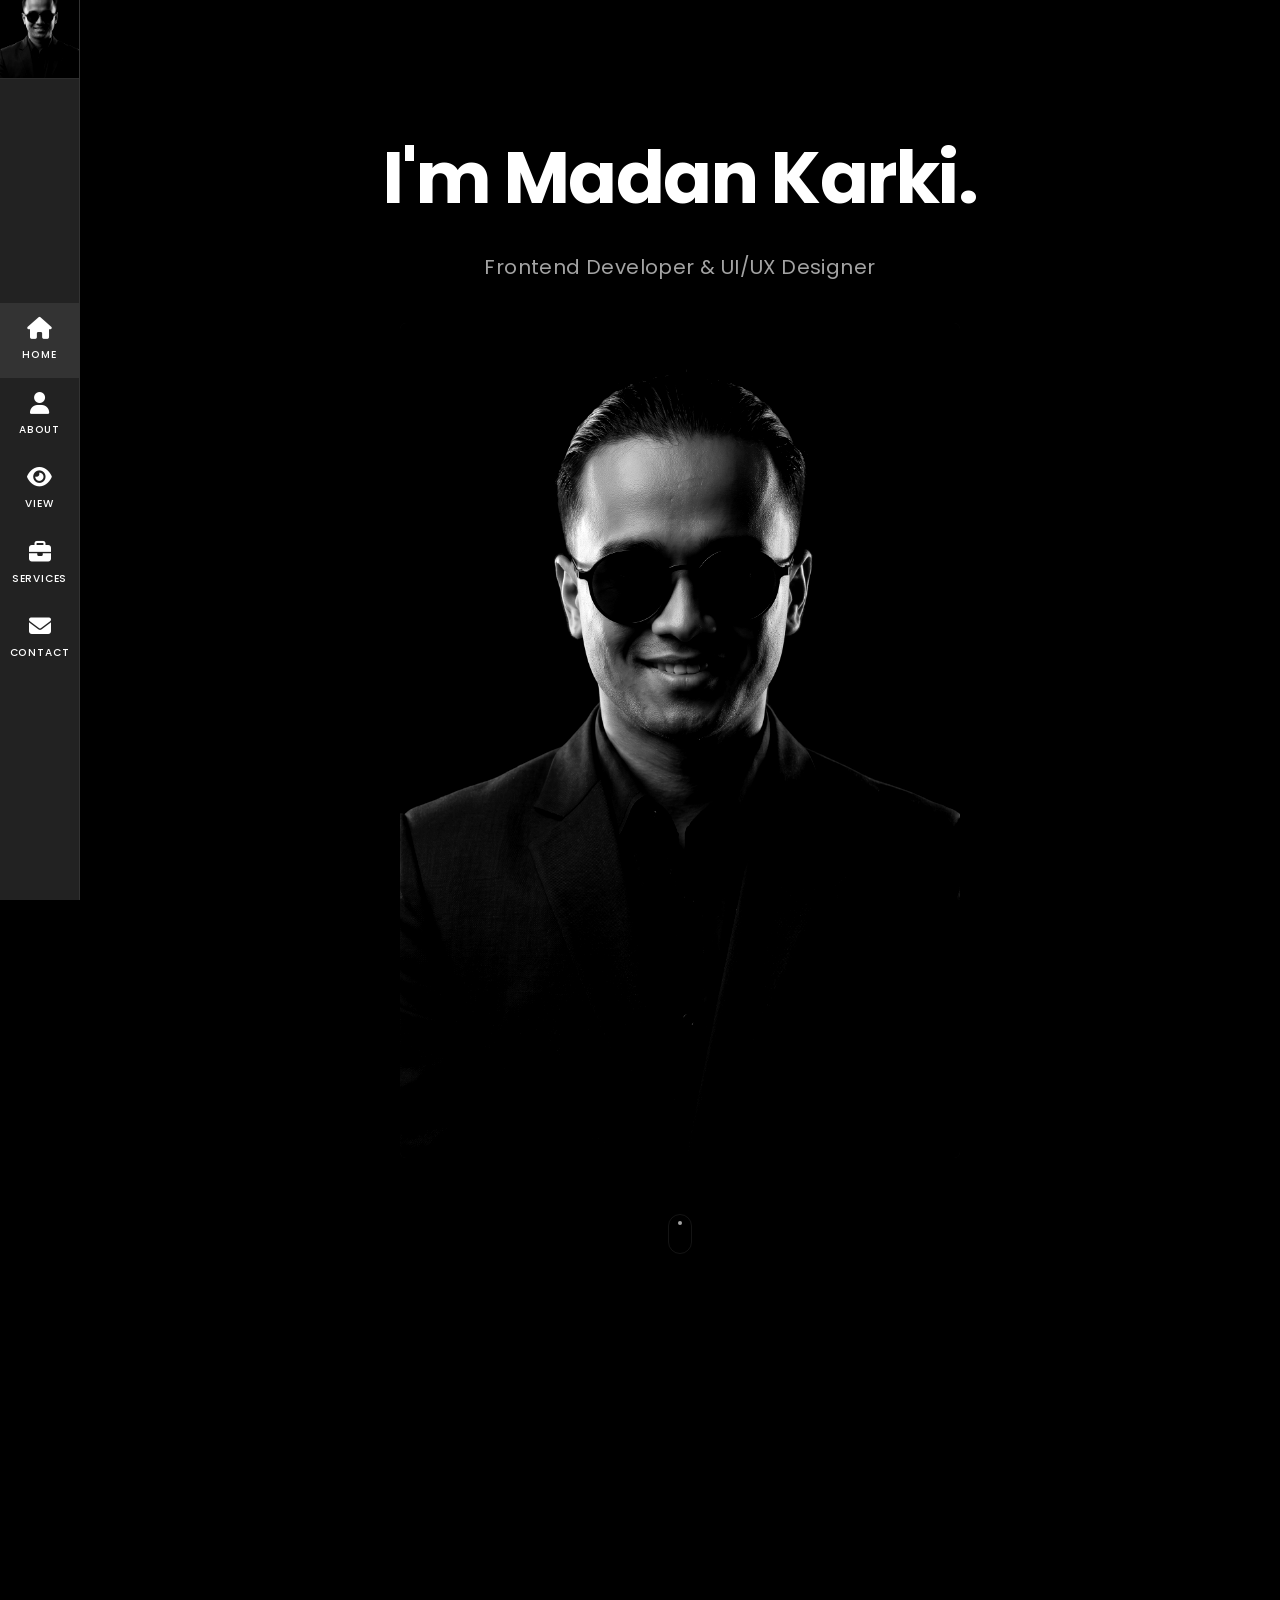
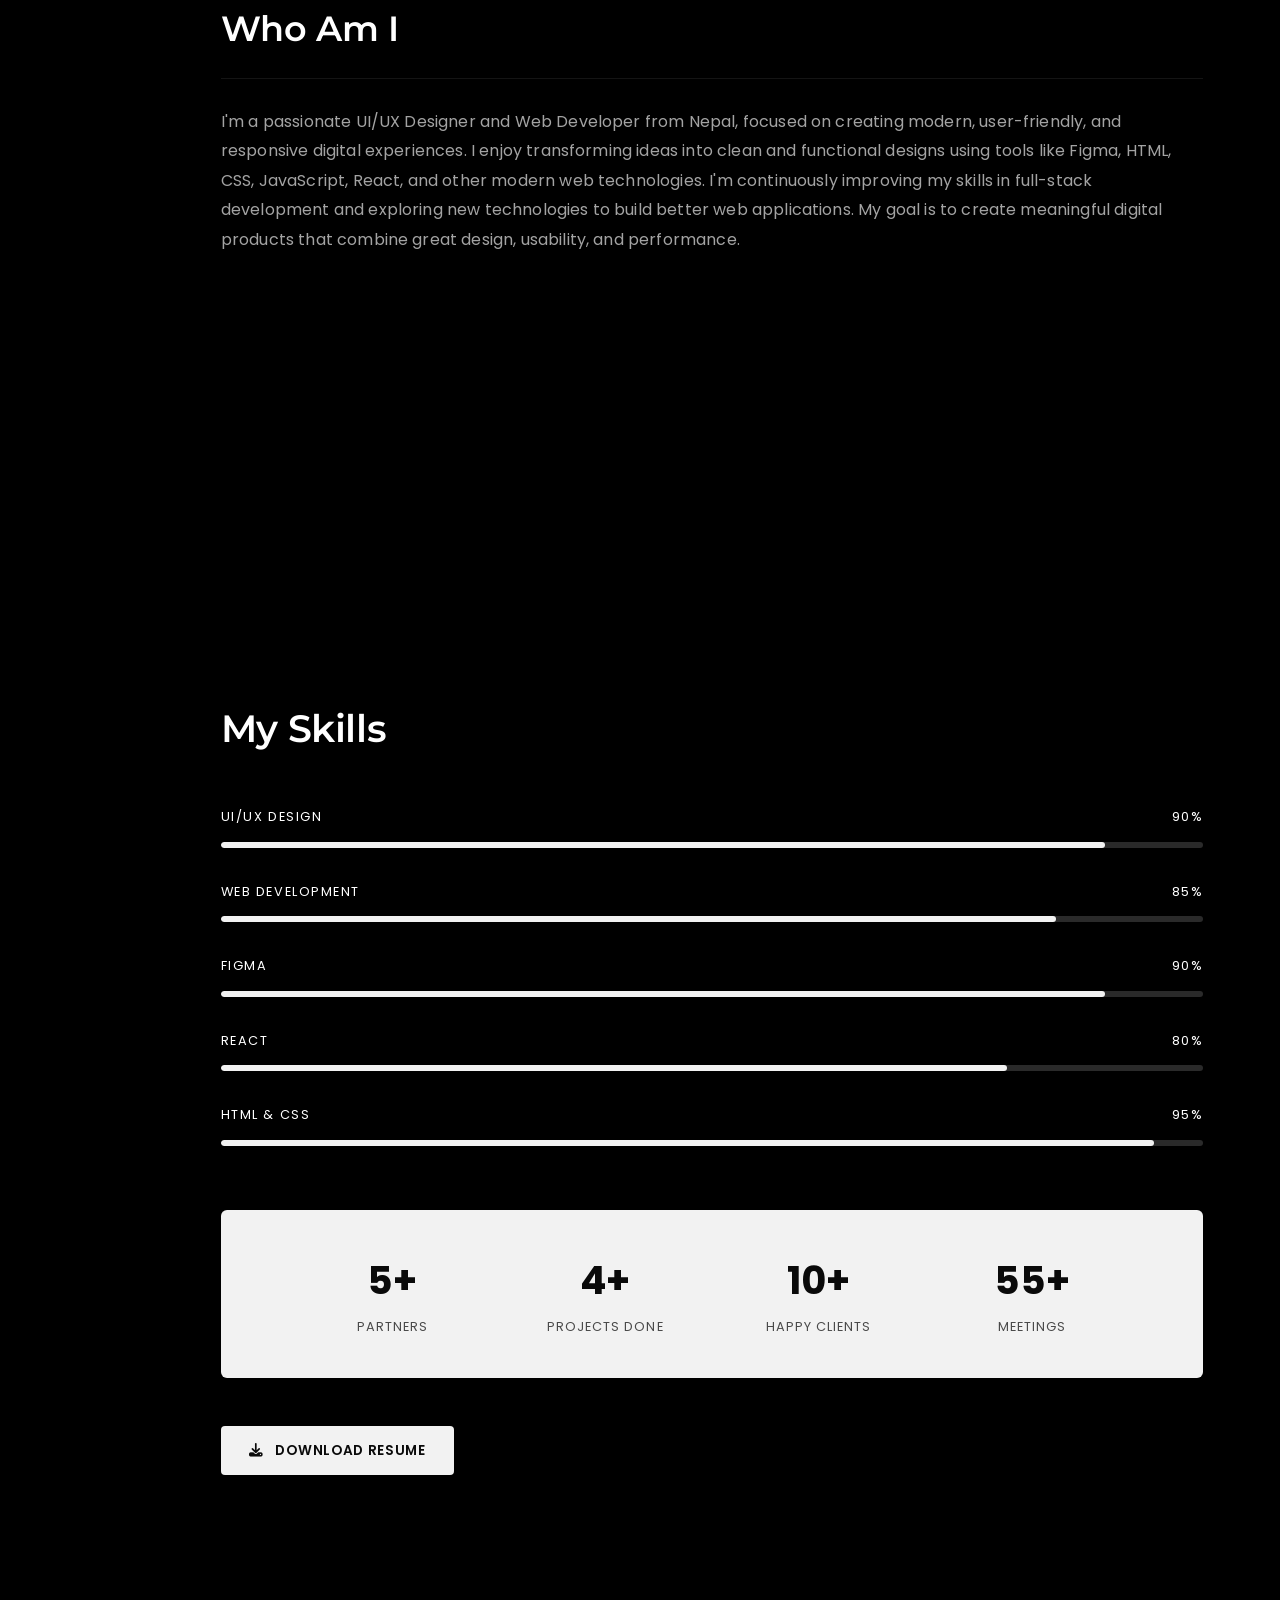
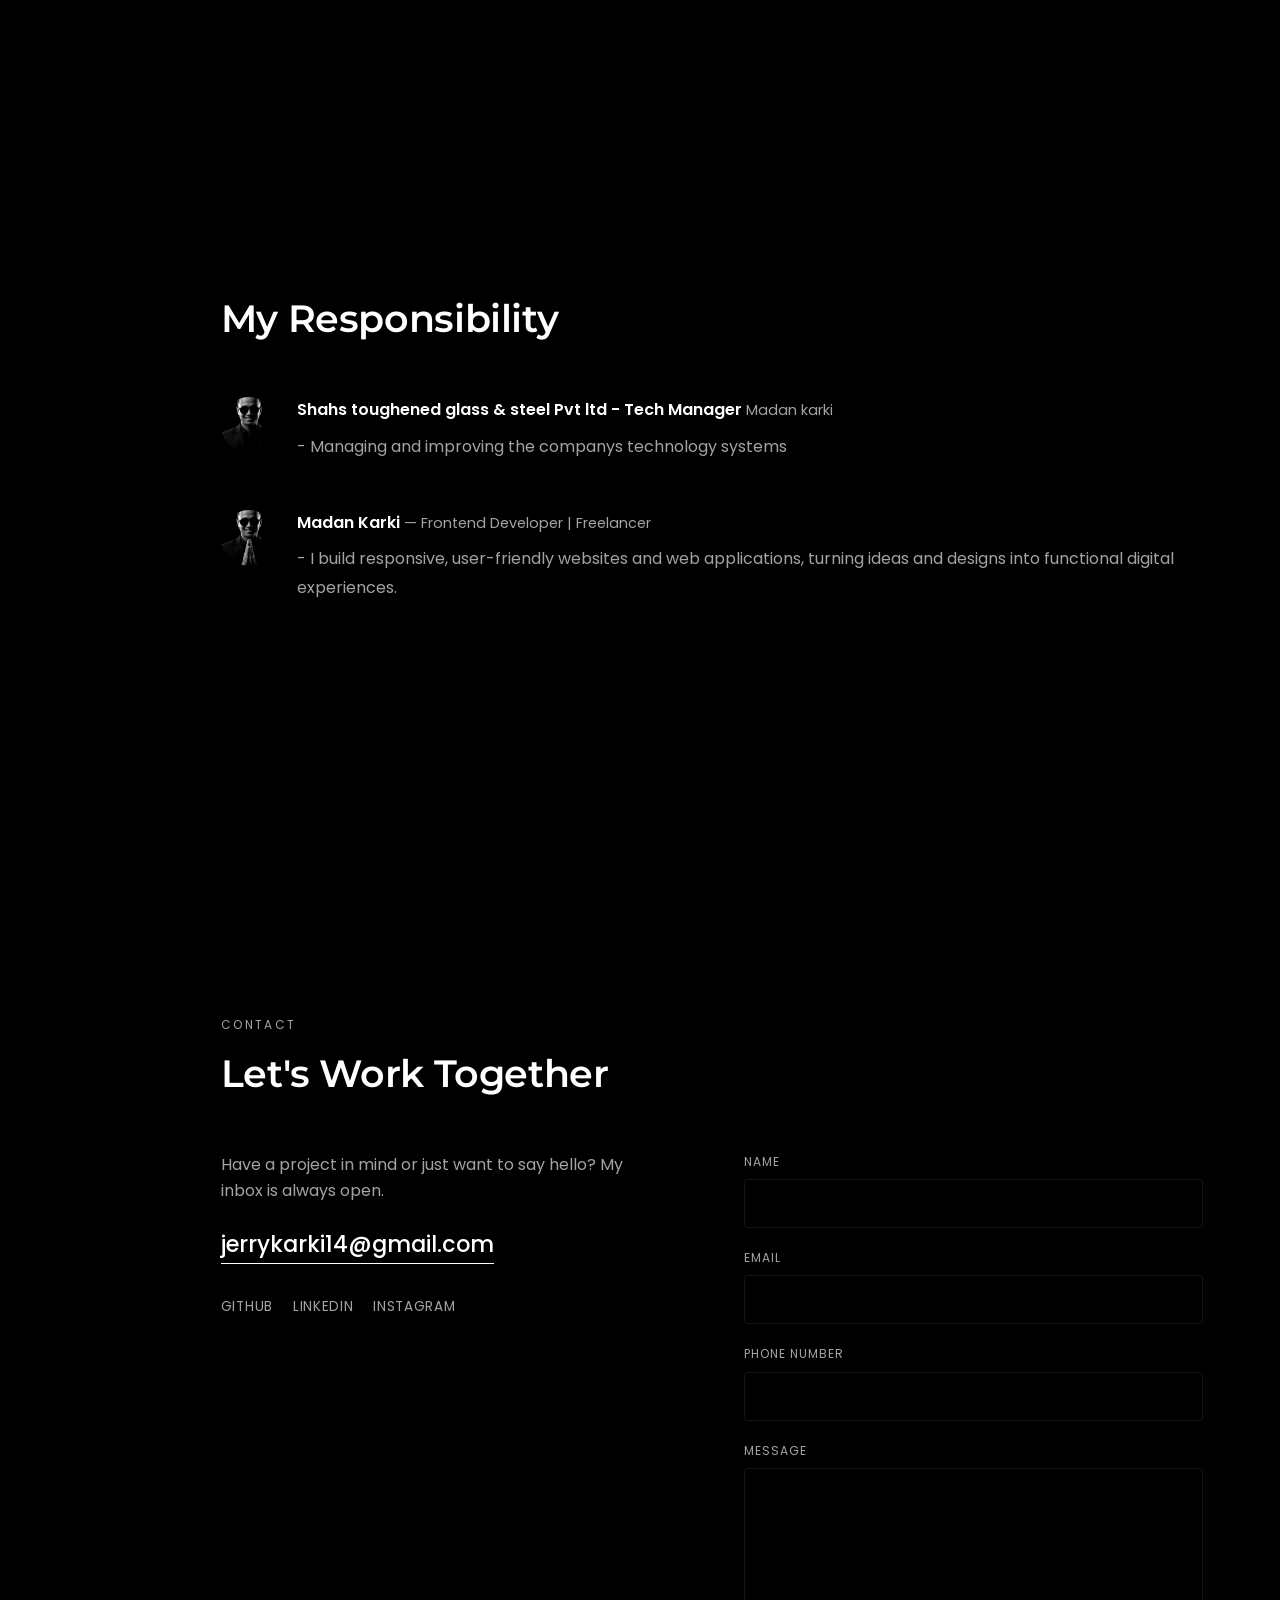
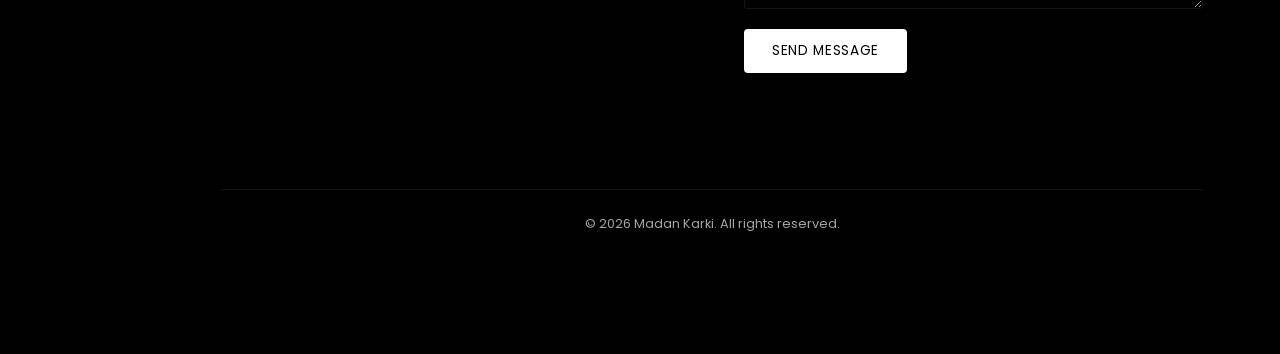
==== commit d1eb4530: "Add services page description, connect button, contact phone input, and SEO optimizations" ====
--- a/index.html
+++ b/index.html
@@ -5,6 +5,27 @@
   <meta charset="UTF-8">
   <meta name="viewport" content="width=device-width, initial-scale=1.0">
   <title>Madan Karki | UI/UX Designer &amp; Frontend Developer</title>
+  <meta name="description" content="Official portfolio of Madan Karki - UI/UX Designer & Frontend Developer from Nepal. Specializing in modern web design, responsive frontend development, and custom digital solutions.">
+  <meta name="keywords" content="Madan Karki, UI/UX Designer, Frontend Developer, Web Developer Nepal, Figma Designer, Custom Software, Web Hosting">
+  <meta name="author" content="Madan Karki">
+  <meta name="robots" content="index, follow">
+
+  <!-- Canonical & Social Previews -->
+  <link rel="canonical" href="https://madankarki11.com.np/">
+  <meta property="og:type" content="website">
+  <meta property="og:title" content="Madan Karki | UI/UX Designer &amp; Frontend Developer">
+  <meta property="og:description" content="Official portfolio of Madan Karki - UI/UX Designer & Frontend Developer from Nepal. Specializing in modern web design, responsive frontend development, and custom digital solutions.">
+  <meta property="og:url" content="https://madankarki11.com.np/">
+  <meta property="og:image" content="https://madankarki11.com.np/assets/images/profile.jpg">
+  <meta name="twitter:card" content="summary_large_image">
+  <meta name="twitter:title" content="Madan Karki | UI/UX Designer &amp; Frontend Developer">
+  <meta name="twitter:description" content="Official portfolio of Madan Karki - UI/UX Designer & Frontend Developer from Nepal.">
+  <meta name="twitter:image" content="https://madankarki11.com.np/assets/images/profile.jpg">
+
+  <!-- Favicon -->
+  <link rel="icon" type="image/jpeg" href="assets/images/profile.jpg">
+
+  <!-- Fonts & Icons -->
   <link rel="preconnect" href="https://fonts.googleapis.com">
   <link rel="preconnect" href="https://fonts.gstatic.com" crossorigin>
   <link
@@ -13,7 +34,7 @@
   <link rel="stylesheet" href="https://cdnjs.cloudflare.com/ajax/libs/font-awesome/6.5.1/css/all.min.css"
     integrity="sha512-DTOQO9RWCH3ppGqcWaEA1BIZOC6xxalwEsw9c2QQeAIftl+Vegovlnee1c9QX4TctnWMn13TZye+giMm8e2LwA=="
     crossorigin="anonymous" referrerpolicy="no-referrer">
-  <link rel="stylesheet" href="css/styles.css">
+  <link rel="stylesheet" href="css/styles.css?v=2.1">
 </head>
 
 <body>
@@ -41,6 +62,12 @@
           <a href="view.html" class="nav-link" data-section="projects">
             <i class="nav-icon fa-solid fa-eye"></i>
             <span>View</span>
+          </a>
+        </li>
+        <li>
+          <a href="services.html" class="nav-link" data-section="services">
+            <i class="nav-icon fa-solid fa-briefcase"></i>
+            <span>Services</span>
           </a>
         </li>
         <li>
@@ -320,6 +347,10 @@
             <input type="email" id="email" name="email" required autocomplete="email">
           </div>
           <div class="form-row">
+            <label for="phone">Phone Number</label>
+            <input type="tel" id="phone" name="phone" autocomplete="tel">
+          </div>
+          <div class="form-row">
             <label for="message">Message</label>
             <textarea id="message" name="message" rows="5" required></textarea>
           </div>
@@ -335,7 +366,7 @@
 
   </main>
 
-  <script src="js/main.js"></script>
+  <script src="js/main.js?v=2.1"></script>
 </body>
 
 </html>
--- a/css/styles.css
+++ b/css/styles.css
@@ -656,12 +656,281 @@
 }
 
 /* =========================================
+   Services Page Showcase
+========================================= */
+.services-hero {
+  min-height: 100vh;
+  padding: 60px 4vw 80px;
+  display: flex;
+  flex-direction: column;
+  align-items: center;
+  justify-content: center;
+  text-align: center;
+}
+
+.services-hero .hero__text {
+  max-width: 700px;
+  text-align: center;
+  margin: 0 auto;
+}
+
+.services-hero .hero__title {
+  font-size: clamp(2rem, 4vw, 3rem);
+  font-weight: 700;
+  color: var(--text-primary);
+  margin-bottom: 10px;
+}
+
+.services-hero .hero__subtitle {
+  font-size: clamp(1rem, 1.4vw, 1.2rem);
+  color: var(--text-secondary);
+}
+
+.services-showcase-grid {
+  display: flex;
+  flex-direction: row;
+  justify-content: center;
+  align-items: stretch;
+  gap: 36px;
+  flex-wrap: wrap;
+  max-width: 820px;
+  width: 100%;
+  margin: 36px auto 0;
+}
+
+.services-showcase-wrap {
+  position: relative;
+  flex: 1 1 300px;
+  max-width: 340px;
+  min-width: 280px;
+  perspective: 1200px;
+}
+
+/* Subtle glowing triangular backdrop accents */
+.services-triangle-backdrop {
+  position: absolute;
+  top: -16px;
+  left: -16px;
+  width: 90px;
+  height: 90px;
+  background: linear-gradient(135deg, rgba(163, 230, 53, 0.35), rgba(163, 230, 53, 0.02));
+  clip-path: polygon(0% 0%, 100% 0%, 0% 100%);
+  border-radius: 6px;
+  filter: blur(3px);
+  pointer-events: none;
+  z-index: 0;
+  animation: triangleGlow 4s ease-in-out infinite alternate;
+}
+
+.services-triangle-backdrop--bottom {
+  top: auto;
+  bottom: -14px;
+  right: -14px;
+  left: auto;
+  width: 80px;
+  height: 80px;
+  background: linear-gradient(315deg, rgba(163, 230, 53, 0.3), transparent);
+  clip-path: polygon(100% 100%, 0% 100%, 100% 0%);
+}
+
+.services-triangle-backdrop--purple {
+  background: linear-gradient(135deg, rgba(168, 85, 247, 0.4), rgba(168, 85, 247, 0.02));
+}
+
+.services-triangle-backdrop--purple-bottom {
+  top: auto;
+  bottom: -14px;
+  right: -14px;
+  left: auto;
+  width: 80px;
+  height: 80px;
+  background: linear-gradient(315deg, rgba(168, 85, 247, 0.35), transparent);
+  clip-path: polygon(100% 100%, 0% 100%, 100% 0%);
+}
+
+@keyframes triangleGlow {
+  0% {
+    opacity: 0.6;
+    transform: scale(0.96) rotate(0deg);
+  }
+
+  100% {
+    opacity: 1;
+    transform: scale(1.06) rotate(3deg);
+  }
+}
+
+/* Angled Mockup Card with Triangular 3D Perspective */
+.services-mockup-card {
+  position: relative;
+  z-index: 1;
+  background: #0f0f0f;
+  border: 1px solid rgba(255, 255, 255, 0.14);
+  border-radius: 14px;
+  overflow: hidden;
+  box-shadow: 0 25px 60px rgba(0, 0, 0, 0.8), 0 0 35px rgba(163, 230, 53, 0.08);
+  transform: perspective(1000px) rotateY(-3deg) rotateX(2deg) rotate(-1deg);
+  transform-origin: center center;
+  transition: transform 0.5s cubic-bezier(0.2, 0.8, 0.2, 1),
+    border-color 0.4s ease,
+    box-shadow 0.4s ease;
+  cursor: zoom-in;
+  display: flex;
+  flex-direction: column;
+  height: 100%;
+}
+
+.services-mockup-card--purple {
+  box-shadow: 0 25px 60px rgba(0, 0, 0, 0.8), 0 0 35px rgba(168, 85, 247, 0.08);
+  transform: perspective(1000px) rotateY(3deg) rotateX(2deg) rotate(1deg);
+}
+
+.services-mockup-card:hover {
+  transform: perspective(1000px) rotateY(0deg) rotateX(0deg) rotate(0deg) scale(1.02);
+  border-color: rgba(163, 230, 53, 0.5);
+  box-shadow: 0 30px 70px rgba(0, 0, 0, 0.9), 0 0 50px rgba(163, 230, 53, 0.22);
+}
+
+.services-mockup-card--purple:hover {
+  border-color: rgba(168, 85, 247, 0.6);
+  box-shadow: 0 30px 70px rgba(0, 0, 0, 0.9), 0 0 50px rgba(168, 85, 247, 0.25);
+}
+
+.services-mockup-header {
+  display: flex;
+  align-items: center;
+  justify-content: space-between;
+  padding: 12px 16px;
+  background: #161616;
+  border-bottom: 1px solid rgba(255, 255, 255, 0.08);
+}
+
+.services-mockup-dots {
+  display: flex;
+  gap: 6px;
+}
+
+.services-mockup-dots span {
+  width: 9px;
+  height: 9px;
+  border-radius: 50%;
+}
+
+.services-mockup-dots span:nth-child(1) {
+  background: #ff5f56;
+}
+
+.services-mockup-dots span:nth-child(2) {
+  background: #ffbd2e;
+}
+
+.services-mockup-dots span:nth-child(3) {
+  background: #27c93f;
+}
+
+.services-mockup-title {
+  font-size: 0.8rem;
+  font-weight: 500;
+  color: var(--text-primary);
+  display: flex;
+  align-items: center;
+  gap: 8px;
+  letter-spacing: 0.02em;
+}
+
+.services-mockup-title i {
+  color: #a3e635;
+}
+
+.services-mockup-title--purple i {
+  color: #c084fc;
+}
+
+.services-mockup-hint {
+  font-size: 0.7rem;
+  color: var(--text-secondary);
+  text-transform: uppercase;
+  letter-spacing: 0.05em;
+}
+
+.services-mockup-body {
+  position: relative;
+  background: #080808;
+  overflow: hidden;
+  flex: 1;
+}
+
+.services-mockup-img {
+  width: 100%;
+  height: 100%;
+  display: block;
+  object-fit: cover;
+  transition: transform 0.4s ease;
+}
+
+.services-mockup-card:hover .services-mockup-img {
+  transform: scale(1.015);
+}
+
+/* Services CTA & Description Block */
+.services-cta-wrap {
+  margin: 44px auto 0;
+  max-width: 780px;
+  width: 100%;
+  display: flex;
+  flex-direction: column;
+  align-items: center;
+  text-align: center;
+  gap: 26px;
+  position: relative;
+  z-index: 1;
+}
+
+.services-description {
+  font-size: clamp(0.92rem, 1.1vw, 1.05rem);
+  line-height: 1.85;
+  color: #c4c4c4;
+  max-width: 720px;
+  letter-spacing: 0.01em;
+  margin: 0;
+}
+
+.services-connect-btn {
+  display: inline-flex;
+  align-items: center;
+  justify-content: center;
+  gap: 10px;
+  background: #ffffff;
+  color: #000000;
+  font-size: 0.85rem;
+  font-weight: 600;
+  letter-spacing: 0.06em;
+  text-transform: uppercase;
+  padding: 12px 28px;
+  border-radius: 4px;
+  border: 1px solid #ffffff;
+  text-decoration: none;
+  cursor: pointer;
+  transition: background var(--transition-fast), color var(--transition-fast), border-color var(--transition-fast);
+}
+
+.services-connect-btn i {
+  font-size: 0.85rem;
+}
+
+.services-connect-btn:hover {
+  background: transparent;
+  color: #ffffff;
+  border-color: #ffffff;
+}
+
+/* =========================================
    View Page (UI/UX Design Showcase)
 ========================================= */
 .view-hero {
-  min-height: 60vh;
-  padding-top: 120px;
-  padding-bottom: 40px;
+  min-height: 100vh;
+  padding-top: 80px;
+  padding-bottom: 80px;
 }
 
 .view-hero__badges {
@@ -683,7 +952,7 @@
   font-size: 0.8rem;
   color: var(--text-secondary);
   letter-spacing: 0.04em;
-  transition: border-color var(--transition-fast), color var(--transition-fast), transform var(--transition-fast);
+  transition: border-color var(--transition-fast), color var(--transition-fast), transform var(--transition-fast), background var(--transition-fast), box-shadow var(--transition-fast);
 }
 
 .badge:hover {
@@ -694,6 +963,518 @@
 
 .badge i {
   color: var(--text-primary);
+}
+
+.badge--btn {
+  cursor: pointer;
+  font-family: inherit;
+  outline: none;
+  background: #1a1a1a;
+  border-color: rgba(255, 255, 255, 0.2);
+  color: var(--text-primary);
+}
+
+.badge--btn:hover,
+.badge--btn:focus-visible {
+  border-color: rgba(255, 255, 255, 0.6);
+  background: #252525;
+  box-shadow: 0 4px 15px rgba(0, 0, 0, 0.4);
+}
+
+.badge-arrow {
+  font-size: 0.7rem;
+  transition: transform var(--transition-fast);
+  opacity: 0.7;
+}
+
+.badge--btn.is-active {
+  background: #ffffff;
+  color: #000000;
+  border-color: #ffffff;
+  box-shadow: 0 0 20px rgba(255, 255, 255, 0.3);
+}
+
+.badge--btn.is-active i {
+  color: #000000;
+}
+
+.badge--btn.is-active .badge-arrow {
+  transform: rotate(180deg);
+}
+
+/* =========================================
+   Figma Project Preview Box
+========================================= */
+.figma-preview-wrapper {
+  max-width: 1040px;
+  width: 100%;
+  margin: 0 auto;
+  opacity: 0;
+  max-height: 0;
+  overflow: hidden;
+  transform: translateY(15px);
+  transition: opacity 0.4s cubic-bezier(0.16, 1, 0.3, 1),
+    max-height 0.45s cubic-bezier(0.16, 1, 0.3, 1),
+    transform 0.4s cubic-bezier(0.16, 1, 0.3, 1),
+    margin 0.3s ease;
+  pointer-events: none;
+}
+
+.figma-preview-wrapper.is-open {
+  opacity: 1;
+  max-height: 1400px;
+  margin-top: 36px;
+  transform: translateY(0);
+  pointer-events: auto;
+}
+
+.figma-preview-card {
+  background: #111111;
+  border: 1px solid rgba(255, 255, 255, 0.12);
+  border-radius: 10px;
+  overflow: hidden;
+  box-shadow: 0 20px 50px rgba(0, 0, 0, 0.7);
+  display: flex;
+  flex-direction: column;
+}
+
+.figma-preview-header {
+  display: flex;
+  align-items: center;
+  justify-content: space-between;
+  padding: 12px 18px;
+  background: #181818;
+  border-bottom: 1px solid rgba(255, 255, 255, 0.08);
+}
+
+.figma-preview-dots {
+  display: flex;
+  gap: 6px;
+}
+
+.figma-preview-dots span {
+  width: 10px;
+  height: 10px;
+  border-radius: 50%;
+}
+
+.figma-preview-dots span:nth-child(1) {
+  background: #ff5f56;
+}
+
+.figma-preview-dots span:nth-child(2) {
+  background: #ffbd2e;
+}
+
+.figma-preview-dots span:nth-child(3) {
+  background: #27c93f;
+}
+
+.figma-preview-title {
+  font-size: 0.85rem;
+  font-weight: 500;
+  color: var(--text-primary);
+  display: flex;
+  align-items: center;
+  gap: 8px;
+  letter-spacing: 0.02em;
+}
+
+.figma-preview-title i {
+  color: #a259ff;
+}
+
+.figma-preview-actions {
+  display: flex;
+  align-items: center;
+  gap: 12px;
+}
+
+.figma-preview-hint {
+  font-size: 0.72rem;
+  color: var(--text-secondary);
+  text-transform: uppercase;
+  letter-spacing: 0.05em;
+}
+
+.figma-preview-close {
+  background: none;
+  border: none;
+  color: var(--text-secondary);
+  font-size: 1.4rem;
+  line-height: 1;
+  cursor: pointer;
+  padding: 0 4px;
+  transition: color var(--transition-fast);
+}
+
+.figma-preview-close:hover {
+  color: var(--text-primary);
+}
+
+.figma-preview-body {
+  position: relative;
+  background: #080808;
+  padding: 20px;
+  display: flex;
+  flex-direction: column;
+  gap: 24px;
+  overflow-y: auto;
+  max-height: 80vh;
+}
+
+.figma-canvas-preview {
+  display: flex;
+  align-items: center;
+  justify-content: center;
+  width: 100%;
+}
+
+.figma-preview-img {
+  width: 100%;
+  height: auto;
+  border-radius: 6px;
+  box-shadow: 0 8px 30px rgba(0, 0, 0, 0.5);
+  cursor: zoom-in;
+  transition: transform 0.25s ease, max-width 0.25s ease;
+}
+
+.figma-preview-img.is-zoomed {
+  width: auto;
+  max-width: none;
+  cursor: zoom-out;
+}
+
+/* =========================================
+   Circular Layout for Prototype Screens
+========================================= */
+.circular-prototypes-wrapper {
+  margin-top: 48px;
+  width: 100%;
+  display: flex;
+  flex-direction: column;
+  align-items: center;
+  text-align: center;
+  position: relative;
+}
+
+.circular-layout-header {
+  margin-bottom: 24px;
+}
+
+.circular-layout-title {
+  font-family: 'Montserrat', sans-serif;
+  font-size: clamp(1.2rem, 2.5vw, 1.6rem);
+  font-weight: 600;
+  color: var(--text-primary);
+  margin-top: 6px;
+  margin-bottom: 6px;
+}
+
+.circular-layout-subtitle {
+  font-size: 0.85rem;
+  color: var(--text-secondary);
+}
+
+.circular-orbit-stage {
+  position: relative;
+  width: min(680px, 94vw);
+  height: min(680px, 94vw);
+  margin: 20px auto 30px;
+  display: flex;
+  align-items: center;
+  justify-content: center;
+}
+
+.orbit-ring {
+  position: absolute;
+  width: 76%;
+  height: 76%;
+  border-radius: 50%;
+  border: 1.5px dashed rgba(255, 255, 255, 0.15);
+  box-shadow: 0 0 35px rgba(56, 189, 248, 0.08);
+  pointer-events: none;
+  animation: orbit-rotate 90s linear infinite;
+}
+
+.orbit-ring--inner {
+  width: 46%;
+  height: 46%;
+  border: 1px solid rgba(255, 255, 255, 0.06);
+  box-shadow: none;
+  animation: orbit-rotate-reverse 60s linear infinite;
+}
+
+@keyframes orbit-rotate {
+  from {
+    transform: rotate(0deg);
+  }
+
+  to {
+    transform: rotate(360deg);
+  }
+}
+
+@keyframes orbit-rotate-reverse {
+  from {
+    transform: rotate(360deg);
+  }
+
+  to {
+    transform: rotate(0deg);
+  }
+}
+
+.orbit-center-hub {
+  position: absolute;
+  width: 110px;
+  height: 110px;
+  border-radius: 50%;
+  background: radial-gradient(circle, #1a1a1a 0%, #0d0d0d 100%);
+  border: 1.5px solid rgba(255, 255, 255, 0.18);
+  display: flex;
+  flex-direction: column;
+  align-items: center;
+  justify-content: center;
+  gap: 3px;
+  z-index: 3;
+  box-shadow: 0 12px 30px rgba(0, 0, 0, 0.8), 0 0 25px rgba(56, 189, 248, 0.18);
+}
+
+.orbit-center-hub i {
+  font-size: 22px;
+  color: #38bdf8;
+}
+
+.orbit-center-hub span {
+  font-size: 0.76rem;
+  font-weight: 600;
+  color: #ffffff;
+  letter-spacing: 0.04em;
+}
+
+.orbit-center-hub small {
+  font-size: 0.62rem;
+  color: var(--text-secondary);
+  text-transform: uppercase;
+  letter-spacing: 0.06em;
+}
+
+.orbit-node {
+  position: absolute;
+  z-index: 6;
+  transition: transform 0.35s cubic-bezier(0.16, 1, 0.3, 1), z-index 0.35s;
+}
+
+.orbit-node--top {
+  top: 1%;
+  left: 50%;
+  transform: translateX(-50%);
+}
+
+.orbit-node--right {
+  right: 1%;
+  top: 50%;
+  transform: translateY(-50%);
+}
+
+.orbit-node--bottom {
+  bottom: 1%;
+  left: 50%;
+  transform: translateX(-50%);
+}
+
+.orbit-node--left {
+  left: 1%;
+  top: 50%;
+  transform: translateY(-50%);
+}
+
+.orbit-card {
+  background: #131313;
+  border: 1px solid rgba(255, 255, 255, 0.12);
+  border-radius: 12px;
+  padding: 8px;
+  width: clamp(100px, 18vw, 136px);
+  box-shadow: 0 12px 28px rgba(0, 0, 0, 0.7);
+  display: flex;
+  flex-direction: column;
+  align-items: center;
+  gap: 6px;
+  cursor: pointer;
+  transition: transform 0.35s cubic-bezier(0.16, 1, 0.3, 1), border-color 0.35s, box-shadow 0.35s;
+}
+
+.orbit-card:hover {
+  transform: scale(1.1);
+  border-color: #38bdf8;
+  box-shadow: 0 16px 36px rgba(0, 0, 0, 0.9), 0 0 25px rgba(56, 189, 248, 0.35);
+  z-index: 10;
+}
+
+.orbit-img-wrap {
+  width: 100%;
+  background: #000000;
+  border-radius: 8px;
+  overflow: hidden;
+  display: flex;
+  justify-content: center;
+  align-items: center;
+  padding: 4px;
+}
+
+.orbit-img {
+  width: 100%;
+  height: clamp(130px, 23vw, 185px);
+  object-fit: contain;
+  border-radius: 6px;
+  cursor: zoom-in;
+  transition: transform 0.25s ease;
+}
+
+.orbit-label {
+  font-size: 0.72rem;
+  font-weight: 500;
+  color: var(--text-primary);
+  text-align: center;
+  white-space: nowrap;
+  letter-spacing: 0.02em;
+}
+
+@media (max-width: 600px) {
+  .circular-orbit-stage {
+    width: 360px;
+    height: 360px;
+  }
+
+  .orbit-center-hub {
+    width: 86px;
+    height: 86px;
+  }
+
+  .orbit-center-hub i {
+    font-size: 18px;
+  }
+
+  .orbit-center-hub span {
+    font-size: 0.68rem;
+  }
+
+  .orbit-center-hub small {
+    font-size: 0.55rem;
+  }
+
+  .orbit-card {
+    width: 84px;
+    padding: 5px;
+    border-radius: 8px;
+  }
+
+  .orbit-img {
+    height: 105px;
+  }
+
+  .orbit-label {
+    font-size: 0.6rem;
+  }
+}
+
+/* Lightbox Modal */
+.image-lightbox {
+  position: fixed;
+  top: 0;
+  left: 0;
+  width: 100%;
+  height: 100%;
+  background: rgba(0, 0, 0, 0.92);
+  backdrop-filter: blur(8px);
+  display: flex;
+  flex-direction: column;
+  align-items: center;
+  justify-content: center;
+  z-index: 10000;
+  opacity: 0;
+  pointer-events: none;
+  transition: opacity 0.3s ease;
+  padding: 24px;
+}
+
+.image-lightbox.is-open {
+  opacity: 1;
+  pointer-events: auto;
+}
+
+.lightbox-img {
+  max-width: 90vw;
+  max-height: 82vh;
+  object-fit: contain;
+  border-radius: 8px;
+  box-shadow: 0 25px 60px rgba(0, 0, 0, 0.85);
+  transform: scale(0.95);
+  transition: transform 0.3s cubic-bezier(0.16, 1, 0.3, 1);
+}
+
+.image-lightbox.is-open .lightbox-img {
+  transform: scale(1);
+}
+
+.lightbox-close {
+  position: absolute;
+  top: 20px;
+  right: 24px;
+  background: rgba(255, 255, 255, 0.1);
+  border: 1px solid rgba(255, 255, 255, 0.2);
+  color: #ffffff;
+  font-size: 2rem;
+  width: 44px;
+  height: 44px;
+  border-radius: 50%;
+  display: flex;
+  align-items: center;
+  justify-content: center;
+  cursor: pointer;
+  line-height: 1;
+  transition: background var(--transition-fast), transform var(--transition-fast);
+}
+
+.lightbox-close:hover {
+  background: rgba(255, 255, 255, 0.25);
+  transform: scale(1.08);
+}
+
+.lightbox-caption {
+  margin-top: 14px;
+  font-size: 0.85rem;
+  color: var(--text-secondary);
+  text-align: center;
+  max-width: 600px;
+}
+
+@media (max-width: 900px) {
+  .figma-prototypes-grid {
+    grid-template-columns: repeat(2, 1fr);
+    gap: 14px;
+  }
+}
+
+@media (max-width: 480px) {
+  .figma-prototypes-grid {
+    grid-template-columns: 1fr;
+  }
+}
+
+@media (max-width: 768px) {
+  .figma-preview-hint {
+    display: none;
+  }
+
+  .figma-preview-header {
+    padding: 10px 14px;
+  }
+
+  .figma-preview-title {
+    font-size: 0.75rem;
+  }
 }
 
 .projects-showcase,
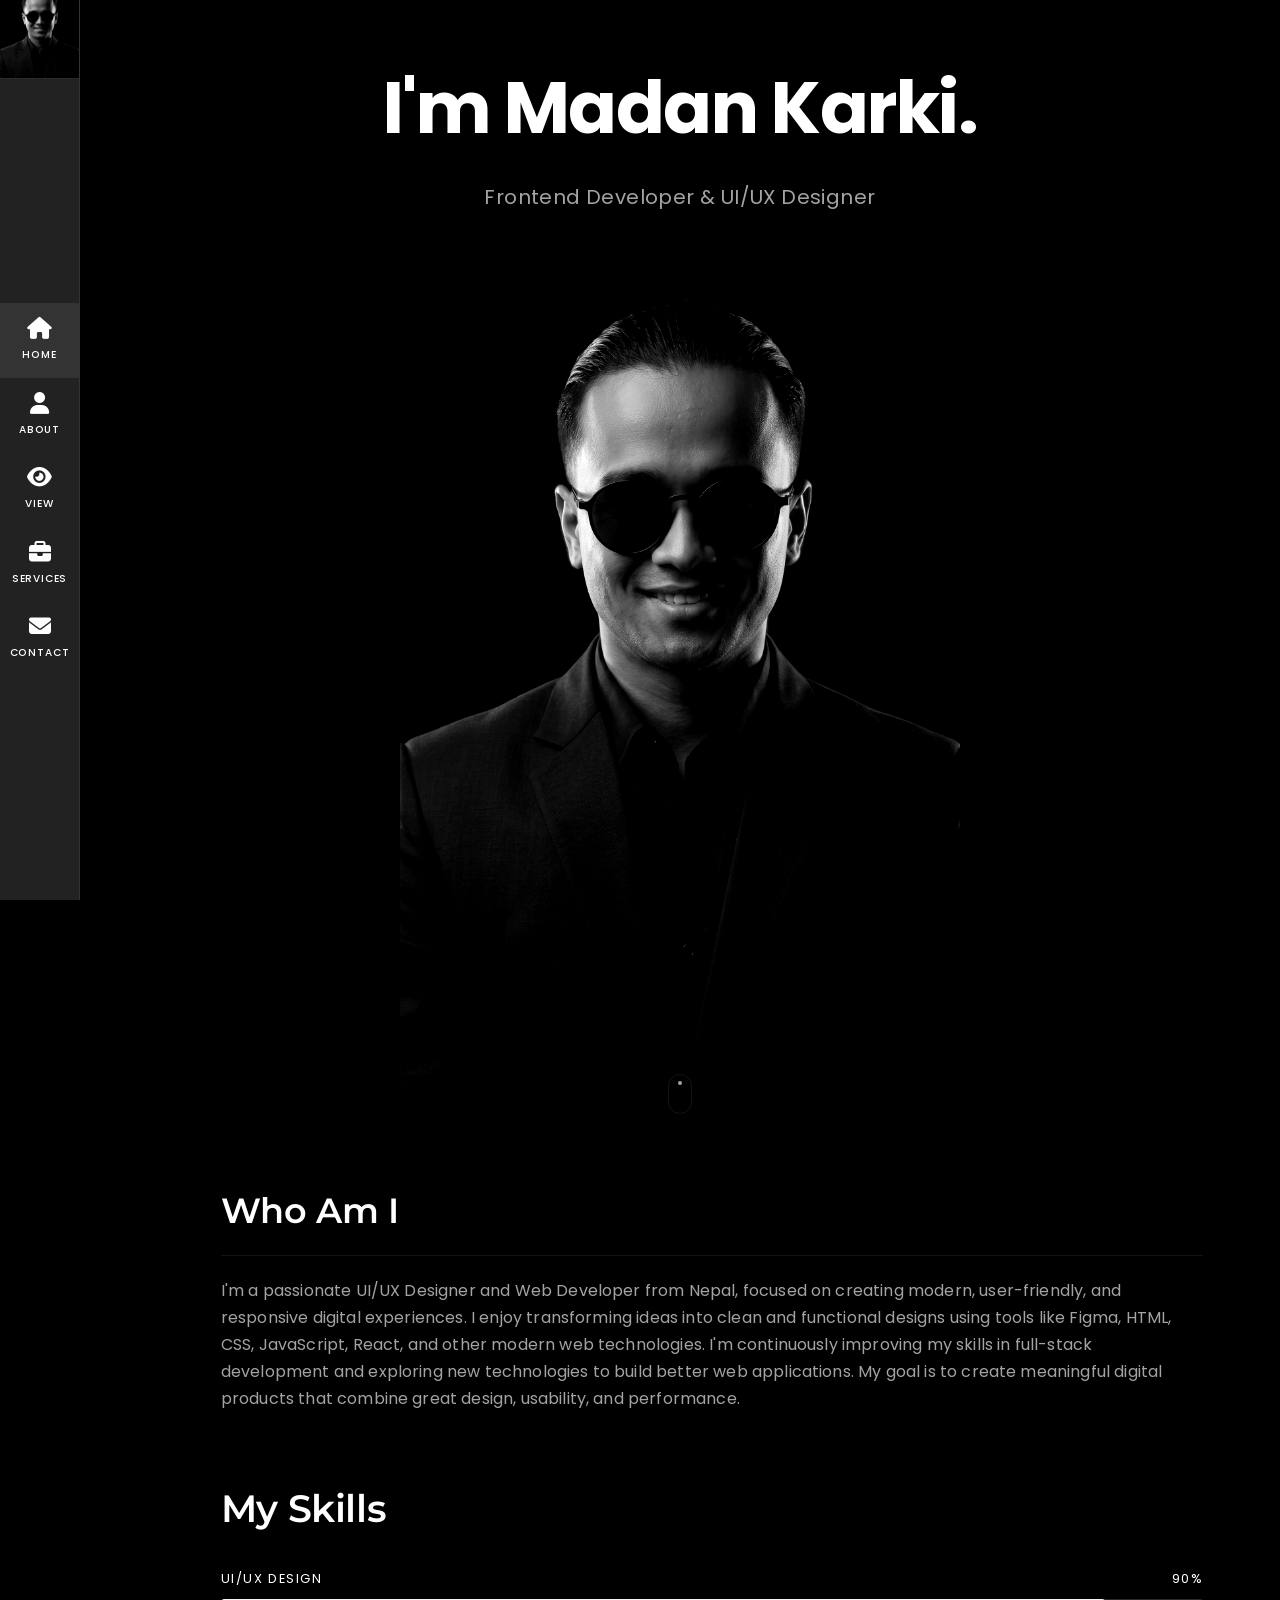
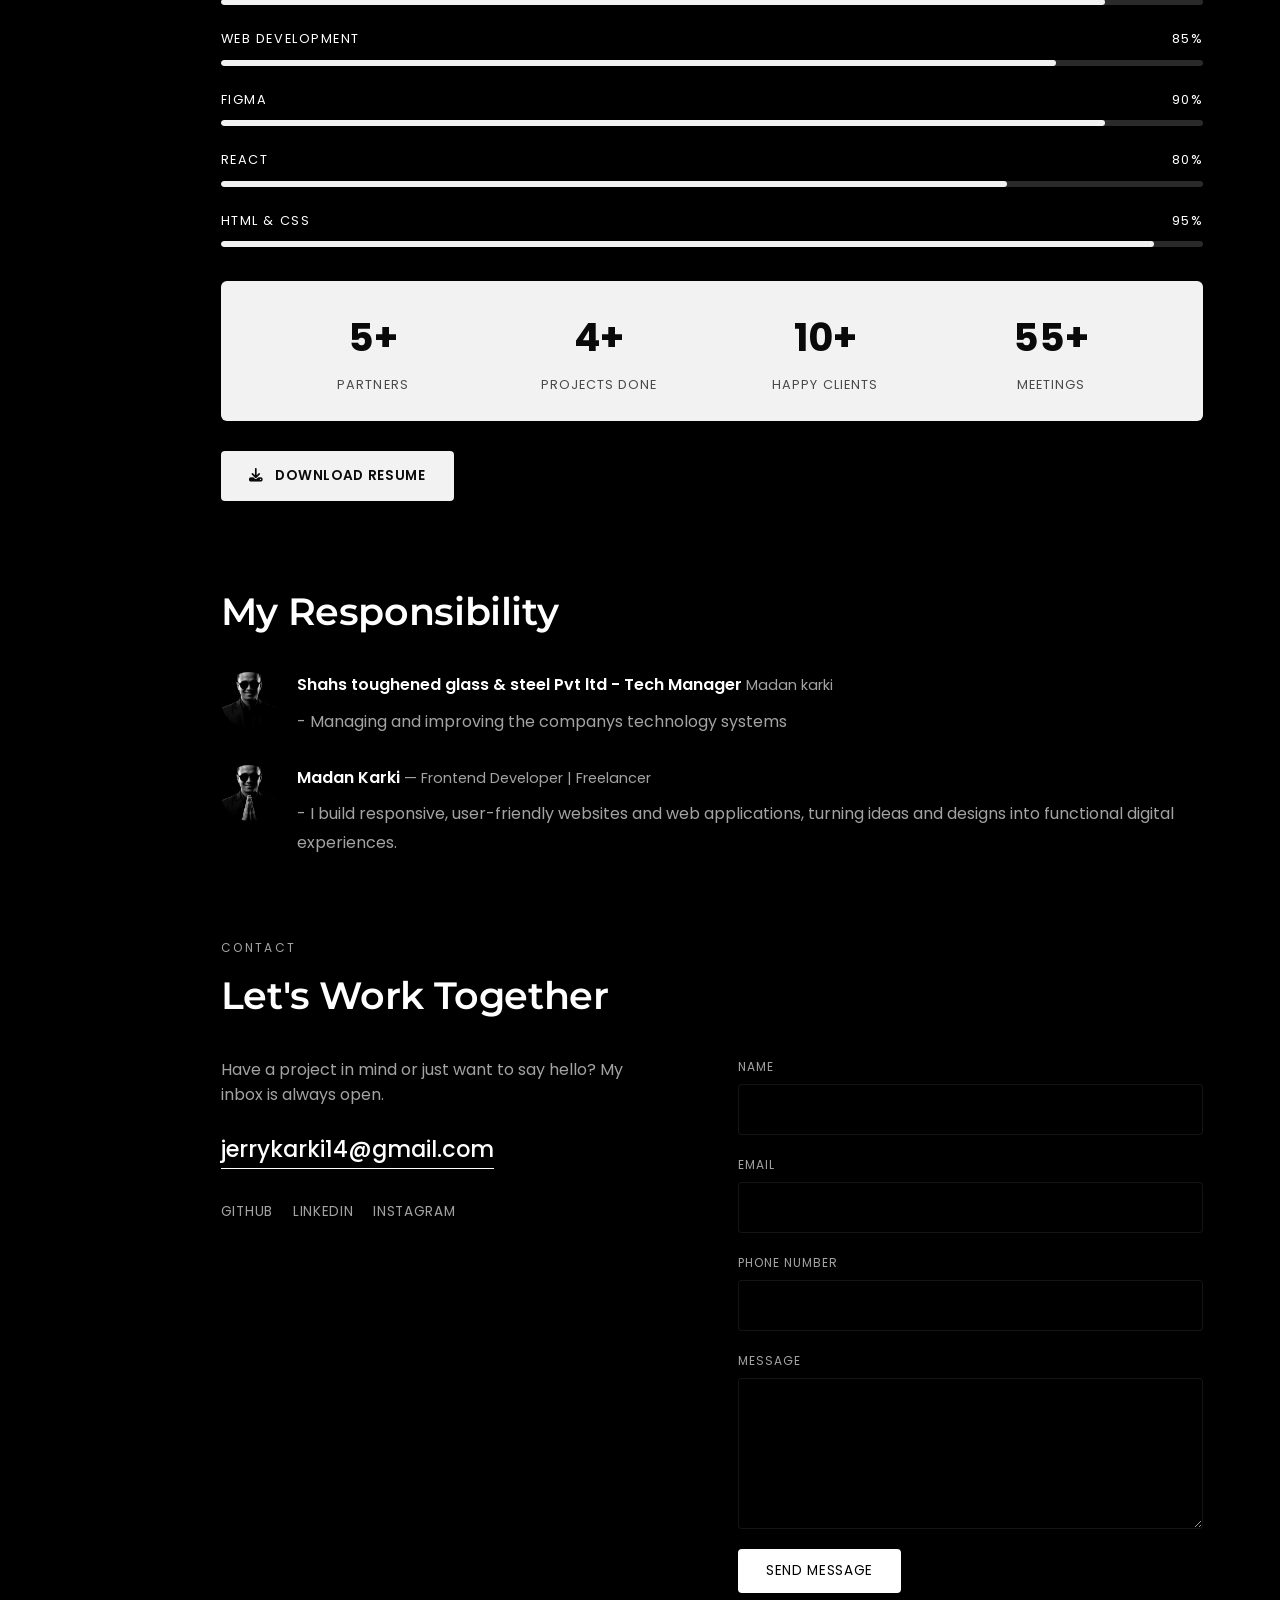
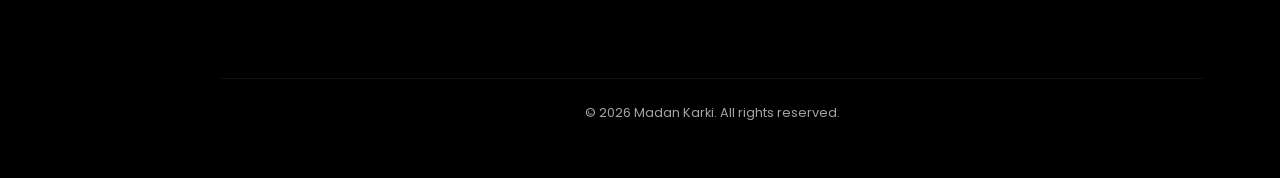
==== commit ff6920bb: "Remove increase and decrease buttons from number input field and optimize for mobile and web" ====
--- a/index.html
+++ b/index.html
@@ -5,8 +5,10 @@
   <meta charset="UTF-8">
   <meta name="viewport" content="width=device-width, initial-scale=1.0">
   <title>Madan Karki | UI/UX Designer &amp; Frontend Developer</title>
-  <meta name="description" content="Official portfolio of Madan Karki - UI/UX Designer & Frontend Developer from Nepal. Specializing in modern web design, responsive frontend development, and custom digital solutions.">
-  <meta name="keywords" content="Madan Karki, UI/UX Designer, Frontend Developer, Web Developer Nepal, Figma Designer, Custom Software, Web Hosting">
+  <meta name="description"
+    content="Official portfolio of Madan Karki - UI/UX Designer & Frontend Developer from Nepal. Specializing in modern web design, responsive frontend development, and custom digital solutions.">
+  <meta name="keywords"
+    content="Madan Karki, UI/UX Designer, Frontend Developer, Web Developer Nepal, Figma Designer, Custom Software, Web Hosting">
   <meta name="author" content="Madan Karki">
   <meta name="robots" content="index, follow">
 
@@ -14,12 +16,14 @@
   <link rel="canonical" href="https://madankarki11.com.np/">
   <meta property="og:type" content="website">
   <meta property="og:title" content="Madan Karki | UI/UX Designer &amp; Frontend Developer">
-  <meta property="og:description" content="Official portfolio of Madan Karki - UI/UX Designer & Frontend Developer from Nepal. Specializing in modern web design, responsive frontend development, and custom digital solutions.">
+  <meta property="og:description"
+    content="Official portfolio of Madan Karki - UI/UX Designer & Frontend Developer from Nepal. Specializing in modern web design, responsive frontend development, and custom digital solutions.">
   <meta property="og:url" content="https://madankarki11.com.np/">
   <meta property="og:image" content="https://madankarki11.com.np/assets/images/profile.jpg">
   <meta name="twitter:card" content="summary_large_image">
   <meta name="twitter:title" content="Madan Karki | UI/UX Designer &amp; Frontend Developer">
-  <meta name="twitter:description" content="Official portfolio of Madan Karki - UI/UX Designer & Frontend Developer from Nepal.">
+  <meta name="twitter:description"
+    content="Official portfolio of Madan Karki - UI/UX Designer & Frontend Developer from Nepal.">
   <meta name="twitter:image" content="https://madankarki11.com.np/assets/images/profile.jpg">
 
   <!-- Favicon -->
@@ -34,7 +38,7 @@
   <link rel="stylesheet" href="https://cdnjs.cloudflare.com/ajax/libs/font-awesome/6.5.1/css/all.min.css"
     integrity="sha512-DTOQO9RWCH3ppGqcWaEA1BIZOC6xxalwEsw9c2QQeAIftl+Vegovlnee1c9QX4TctnWMn13TZye+giMm8e2LwA=="
     crossorigin="anonymous" referrerpolicy="no-referrer">
-  <link rel="stylesheet" href="css/styles.css?v=2.1">
+  <link rel="stylesheet" href="css/styles.css?v=2.5">
 </head>
 
 <body>
@@ -116,32 +120,6 @@
       </div>
     </section>
 
-    <!-- About Section -->
-    <!-- <section id="about" class="section about">
-      <div class="section-header">
-<h2> </h2>
-        <p class="section-kicker">About</p>
-        <h3 class="section-title">Who I Am</h3>
-      </div>
-
-      <div class="about__grid">
-        <div class="about__intro">
-          <p>
-            I'm Madan Karki, a frontend developer and UI/UX designer focused on building fast,
-            accessible, and visually refined web experiences. I care about the details —
-            typography, spacing, motion — and how they come together to create interfaces
-            that feel effortless to use.
-          </p>
-          <p>
-            My approach blends clean engineering with thoughtful design, translating ideas into
-            interfaces that are both functional and beautiful.
-          </p>
-        </div>
-
-       
-
-    </section> -->
-
     <!-- Skills Section -->
     <section id="skills" class="section skills">
       <div class="section-header">
@@ -255,65 +233,6 @@
       </div>
     </section>
 
-    <!-- Projects Section -->
-    <!-- <section id="projects" class="section projects">
-      <div class="section-header">
-        <p class="section-kicker">Work</p>
-        <h2 class="section-title">Selected Projects</h2>
-      </div>
-
-      <div class="project-grid">
-
-        <article class="project-card">
-          <div class="project-card__image">
-            <img src="assets/images/project1.jpg" alt="Preview of the Portfolio Suite project">
-          </div>
-          <div class="project-card__body">
-            <h3>Portfolio Suite</h3>
-            <p>A component-driven design system for building personal portfolio sites quickly.</p>
-            <div class="tags">
-              <span>React</span>
-              <span>CSS</span>
-              <span>Figma</span>
-            </div>
-            <a href="#" class="btn-view">View Project</a>
-          </div>
-        </article>
-
-        <article class="project-card">
-          <div class="project-card__image">
-            <img src="assets/images/project2.jpg" alt="Preview of the Commerce UI project">
-          </div>
-          <div class="project-card__body">
-            <h3>Commerce UI</h3>
-            <p>A minimal, accessible e-commerce interface with a focus on conversion and speed.</p>
-            <div class="tags">
-              <span>JavaScript</span>
-              <span>HTML5</span>
-              <span>UX</span>
-            </div>
-            <a href="#" class="btn-view">View Project</a>
-          </div>
-        </article>
-
-        <article class="project-card">
-          <div class="project-card__image">
-            <img src="assets/images/project3.jpg" alt="Preview of the Dashboard Kit project">
-          </div>
-          <div class="project-card__body">
-            <h3>Dashboard Kit</h3>
-            <p>A data-dense analytics dashboard with clear hierarchy and dark-mode support.</p>
-            <div class="tags">
-              <span>React</span>
-              <span>Chart.js</span>
-              <span>UI</span>
-            </div>
-            <a href="#" class="btn-view">View Project</a>
-          </div>
-        </article>
-
-      </div>
-    </section> -->
 
     <!-- Contact Section -->
     <section id="contact" class="section contact">
@@ -347,8 +266,8 @@
             <input type="email" id="email" name="email" required autocomplete="email">
           </div>
           <div class="form-row">
-            <label for="phone">Phone Number</label>
-            <input type="tel" id="phone" name="phone" autocomplete="tel">
+            <label for="number">Phone Number</label>
+            <input type="tel" id="number" name="number" autocomplete="tel" inputmode="tel" style="-webkit-appearance: none; -moz-appearance: textfield; appearance: none;">
           </div>
           <div class="form-row">
             <label for="message">Message</label>
--- a/css/styles.css
+++ b/css/styles.css
@@ -48,15 +48,13 @@
 }
 
 section.section {
-  padding: 120px 6vw;
-  min-height: 100vh;
-  display: flex;
-  flex-direction: column;
-  justify-content: center;
+  padding: 50px 6vw;
+  display: flex;
+  flex-direction: column;
 }
 
 .section-header {
-  margin-bottom: 48px;
+  margin-bottom: 30px;
 }
 
 .section-kicker {
@@ -188,6 +186,8 @@
    Hero
 ========================================= */
 .hero {
+  min-height: 100vh;
+  justify-content: center;
   align-items: center;
   text-align: center;
   gap: 40px;
@@ -318,10 +318,11 @@
 /* =========================================
    Intro (below hero image)
 ========================================= */
+section.intro,
 .intro {
   min-height: 0;
   background: #000;
-  padding: 70px 6vw 90px;
+  padding: 45px 6vw 30px;
   display: block;
 }
 
@@ -334,7 +335,7 @@
   font-size: clamp(1.6rem, 3vw, 2.2rem);
   font-weight: 600;
   color: var(--text-primary);
-  margin-bottom: 20px;
+  margin-bottom: 16px;
   font-family: 'Montserrat', sans-serif;
   letter-spacing: -0.01em;
 }
@@ -342,13 +343,13 @@
 .intro__divider {
   border: none;
   border-top: 1px solid var(--border-subtle);
-  margin-bottom: 28px;
+  margin-bottom: 22px;
 }
 
 .intro__text {
   color: var(--text-secondary);
   font-size: clamp(1rem, 1.15vw, 1.1rem);
-  line-height: 1.85;
+  line-height: 1.68;
   letter-spacing: 0.01em;
 }
 
@@ -410,29 +411,35 @@
 /* =========================================
    Skills
 ========================================= */
+section.skills,
 .skills {
+  min-height: 0;
+  padding: 35px 6vw 45px;
   background: #000;
+  display: flex;
+  flex-direction: column;
 }
 
 .skills .section-header {
   max-width: 1060px;
   margin-left: clamp(24px, 5vw, 70px);
+  margin-bottom: 30px;
 }
 
 .skills__bars {
   display: flex;
   flex-direction: column;
-  gap: 34px;
+  gap: 24px;
   max-width: 1060px;
   margin-left: clamp(24px, 5vw, 70px);
-  margin-bottom: 64px;
+  margin-bottom: 34px;
   text-align: center;
 }
 
 .skill-bar__label {
   display: flex;
   justify-content: space-between;
-  margin-bottom: 14px;
+  margin-bottom: 10px;
   font-size: 0.8rem;
   letter-spacing: 0.12em;
   text-transform: uppercase;
@@ -461,10 +468,10 @@
   gap: 24px;
   background: #f2f2f2;
   border-radius: 6px;
-  padding: 40px 6vw;
+  padding: 26px 4vw;
   max-width: 1060px;
   margin-left: clamp(24px, 5vw, 70px);
-  margin-bottom: 48px;
+  margin-bottom: 30px;
 }
 
 .stats__item {
@@ -515,19 +522,25 @@
 /* =========================================
    Reputation
 ========================================= */
+section.reputation,
 .reputation {
+  min-height: 0;
+  padding: 35px 6vw 45px;
   background: #000;
+  display: flex;
+  flex-direction: column;
 }
 
 .reputation .section-header {
   max-width: 1060px;
   margin-left: clamp(24px, 5vw, 70px);
+  margin-bottom: 30px;
 }
 
 .reputation__list {
   display: flex;
   flex-direction: column;
-  gap: 48px;
+  gap: 28px;
   max-width: 1060px;
   margin-left: clamp(24px, 5vw, 70px);
 }
@@ -1686,10 +1699,18 @@
 /* =========================================
    Contact
 ========================================= */
+section.contact,
+.contact {
+  min-height: 0;
+  padding: 35px 6vw 55px;
+  display: flex;
+  flex-direction: column;
+}
+
 .contact__grid {
   display: grid;
   grid-template-columns: 1fr 1fr;
-  gap: 64px;
+  gap: 52px;
   max-width: 1060px;
   margin-left: clamp(24px, 5vw, 70px);
 }
@@ -1697,6 +1718,7 @@
 .contact .section-header {
   max-width: 1060px;
   margin-left: clamp(24px, 5vw, 70px);
+  margin-bottom: 30px;
 }
 
 .contact__lead {
@@ -1763,15 +1785,33 @@
   padding: 12px 14px;
   color: var(--text-primary);
   font-family: var(--font);
-  font-size: 0.95rem;
+  font-size: 16px;
   transition: border-color var(--transition-fast);
   resize: vertical;
+  -webkit-appearance: none;
+  appearance: none;
 }
 
 .form-row input:focus,
 .form-row textarea:focus {
   outline: none;
   border-color: var(--text-primary);
+}
+
+/* Hide increase/decrease spinner buttons on number inputs across all web and mobile browsers */
+input[type="number"]::-webkit-outer-spin-button,
+input[type="number"]::-webkit-inner-spin-button,
+input::-webkit-outer-spin-button,
+input::-webkit-inner-spin-button {
+  -webkit-appearance: none;
+  -moz-appearance: none;
+  appearance: none;
+  margin: 0;
+}
+
+input[type="number"] {
+  -moz-appearance: textfield;
+  appearance: textfield;
 }
 
 .btn-submit {
@@ -1800,7 +1840,7 @@
 }
 
 .footer {
-  margin-top: 80px;
+  margin-top: 48px;
   padding-top: 24px;
   border-top: 1px solid var(--border-subtle);
   color: var(--text-secondary);
@@ -1913,7 +1953,39 @@
   }
 
   section.section {
-    padding: 80px 6vw;
+    padding: 36px 6vw;
+  }
+
+  section.intro,
+  .intro {
+    padding: 30px 6vw 18px;
+  }
+
+  section.skills,
+  .skills,
+  section.reputation,
+  .reputation,
+  section.contact,
+  .contact {
+    padding: 22px 6vw 30px;
+  }
+
+  .skills__bars {
+    gap: 18px;
+    margin-bottom: 24px;
+  }
+
+  .stats {
+    padding: 20px 18px;
+    margin-bottom: 24px;
+  }
+
+  .reputation__list {
+    gap: 24px;
+  }
+
+  .footer {
+    margin-top: 36px;
   }
 
   .intro__inner,
@@ -1938,7 +2010,7 @@
   .about__grid,
   .contact__grid {
     grid-template-columns: 1fr;
-    gap: 40px;
+    gap: 32px;
   }
 
   .project-grid,
@@ -1967,14 +2039,153 @@
 
 @media (max-width: 480px) {
   .hero {
-    padding-top: 60px;
+    padding-top: 50px;
   }
 
   .hero__title {
     font-size: 2rem;
   }
 
+  section.intro,
   .intro {
-    padding: 50px 6vw 60px;
+    padding: 20px 6vw 10px;
+  }
+
+  section.skills,
+  .skills,
+  section.reputation,
+  .reputation,
+  section.contact,
+  .contact {
+    padding: 14px 6vw 20px;
+  }
+}
+
+/* =========================================
+   Toast Notification System
+========================================= */
+.toast-container {
+  position: fixed;
+  bottom: 28px;
+  right: 28px;
+  z-index: 99999;
+  display: flex;
+  flex-direction: column;
+  gap: 12px;
+  max-width: calc(100vw - 32px);
+  pointer-events: none;
+}
+
+.toast {
+  pointer-events: auto;
+  display: flex;
+  align-items: flex-start;
+  gap: 14px;
+  background: rgba(18, 18, 18, 0.95);
+  backdrop-filter: blur(16px);
+  -webkit-backdrop-filter: blur(16px);
+  border: 1px solid rgba(74, 222, 128, 0.4);
+  box-shadow: 0 16px 40px rgba(0, 0, 0, 0.6), 0 0 24px rgba(74, 222, 128, 0.15);
+  color: #ffffff;
+  padding: 16px 20px 18px;
+  border-radius: 8px;
+  width: 400px;
+  max-width: 100%;
+  position: relative;
+  overflow: hidden;
+  transform: translateY(24px) scale(0.95);
+  opacity: 0;
+  transition: transform 0.35s cubic-bezier(0.16, 1, 0.3, 1), opacity 0.35s cubic-bezier(0.16, 1, 0.3, 1);
+}
+
+.toast.is-visible {
+  transform: translateY(0) scale(1);
+  opacity: 1;
+}
+
+.toast.is-hiding {
+  transform: translateY(12px) scale(0.95);
+  opacity: 0;
+  transition: transform 0.25s ease, opacity 0.25s ease;
+}
+
+.toast__icon {
+  color: #4ade80;
+  font-size: 1.35rem;
+  flex-shrink: 0;
+  margin-top: 1px;
+}
+
+.toast__content {
+  flex: 1;
+  min-width: 0;
+}
+
+.toast__title {
+  font-size: 0.92rem;
+  font-weight: 600;
+  color: #ffffff;
+  margin-bottom: 3px;
+  letter-spacing: 0.02em;
+}
+
+.toast__message {
+  font-size: 0.85rem;
+  line-height: 1.45;
+  color: #e2e8f0;
+  margin: 0;
+}
+
+.toast__close {
+  background: transparent;
+  border: none;
+  color: #94a3b8;
+  font-size: 1.25rem;
+  line-height: 1;
+  cursor: pointer;
+  padding: 2px 6px;
+  border-radius: 4px;
+  margin-top: -2px;
+  margin-right: -6px;
+  transition: color var(--transition-fast), background-color var(--transition-fast);
+}
+
+.toast__close:hover {
+  color: #ffffff;
+  background: rgba(255, 255, 255, 0.1);
+}
+
+.toast__progress {
+  position: absolute;
+  bottom: 0;
+  left: 0;
+  height: 3px;
+  background: #4ade80;
+  width: 100%;
+  transform-origin: left;
+  animation: toastProgressBar linear forwards;
+}
+
+@keyframes toastProgressBar {
+  from {
+    transform: scaleX(1);
+  }
+
+  to {
+    transform: scaleX(0);
+  }
+}
+
+@media (max-width: 480px) {
+  .toast-container {
+    bottom: 80px;
+    right: 14px;
+    left: 14px;
+    max-width: calc(100vw - 28px);
+  }
+
+  .toast {
+    width: 100%;
+    padding: 14px 16px 16px;
   }
 }
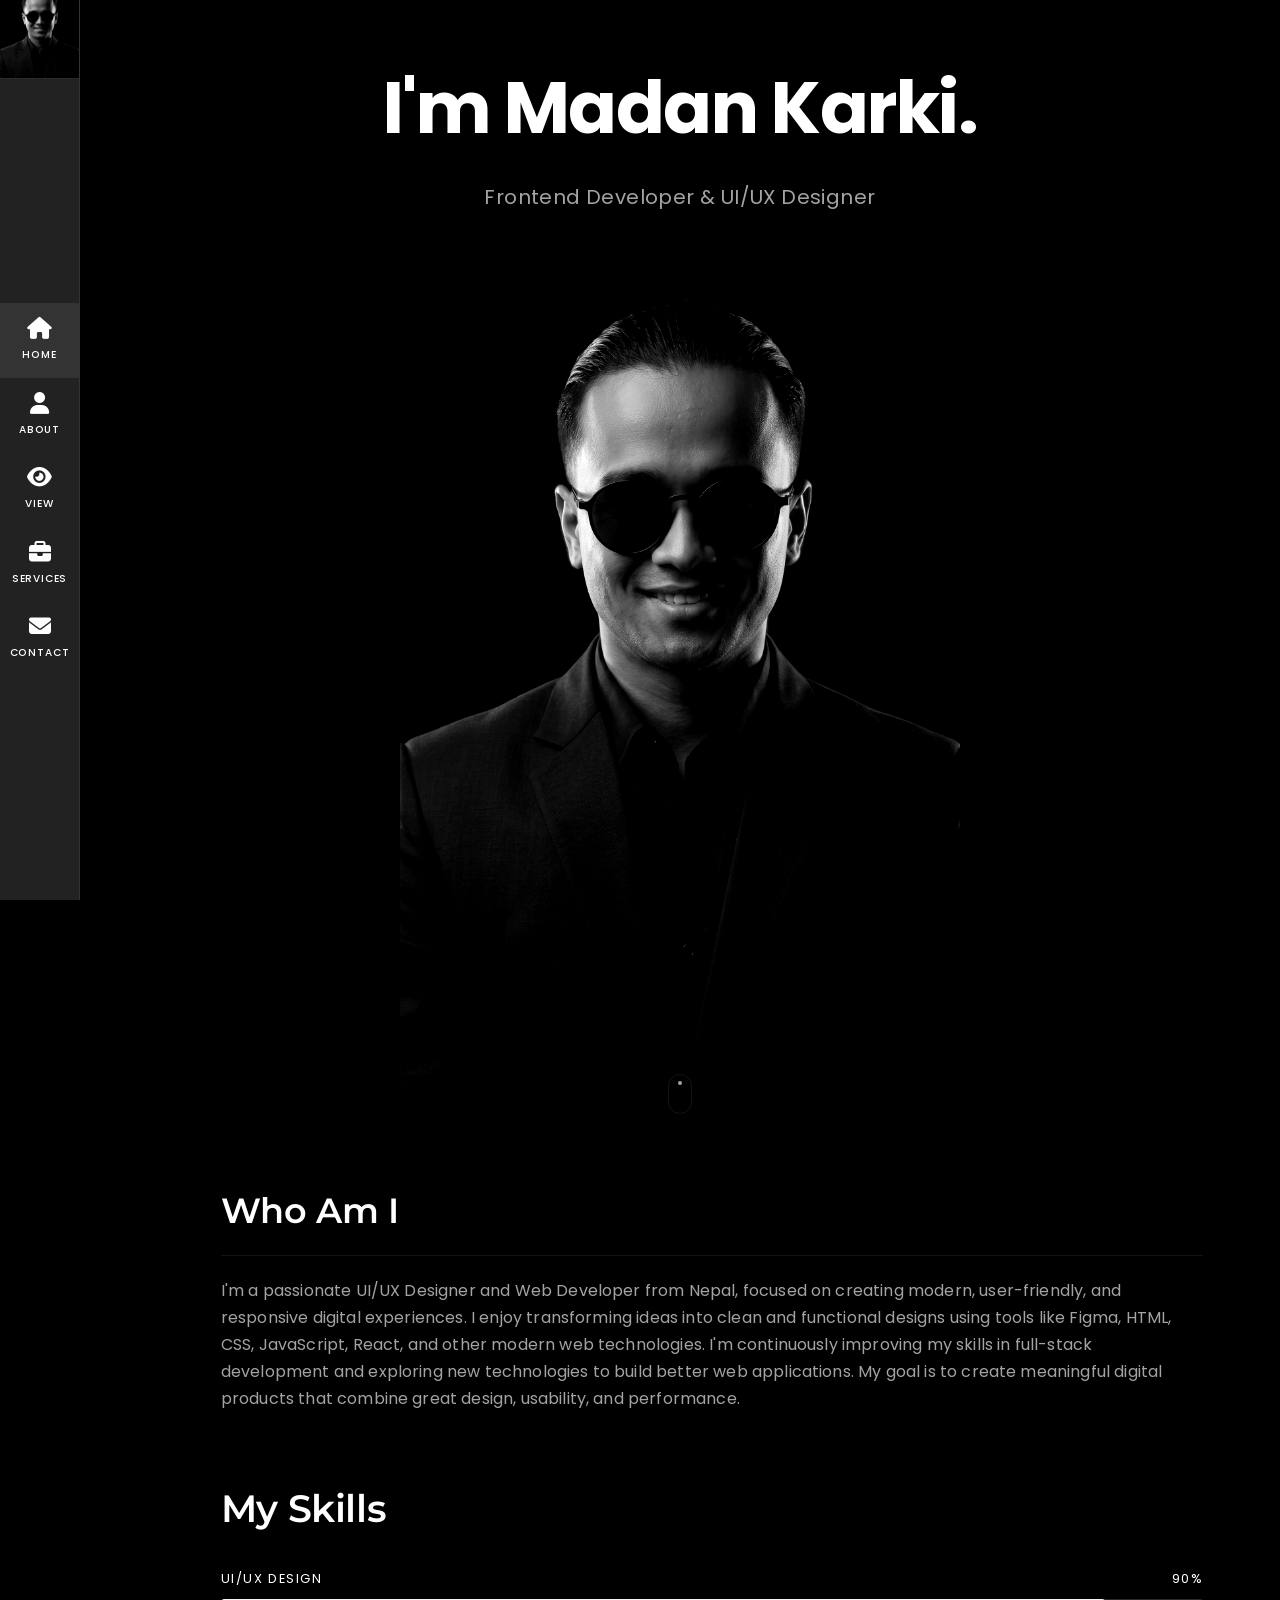
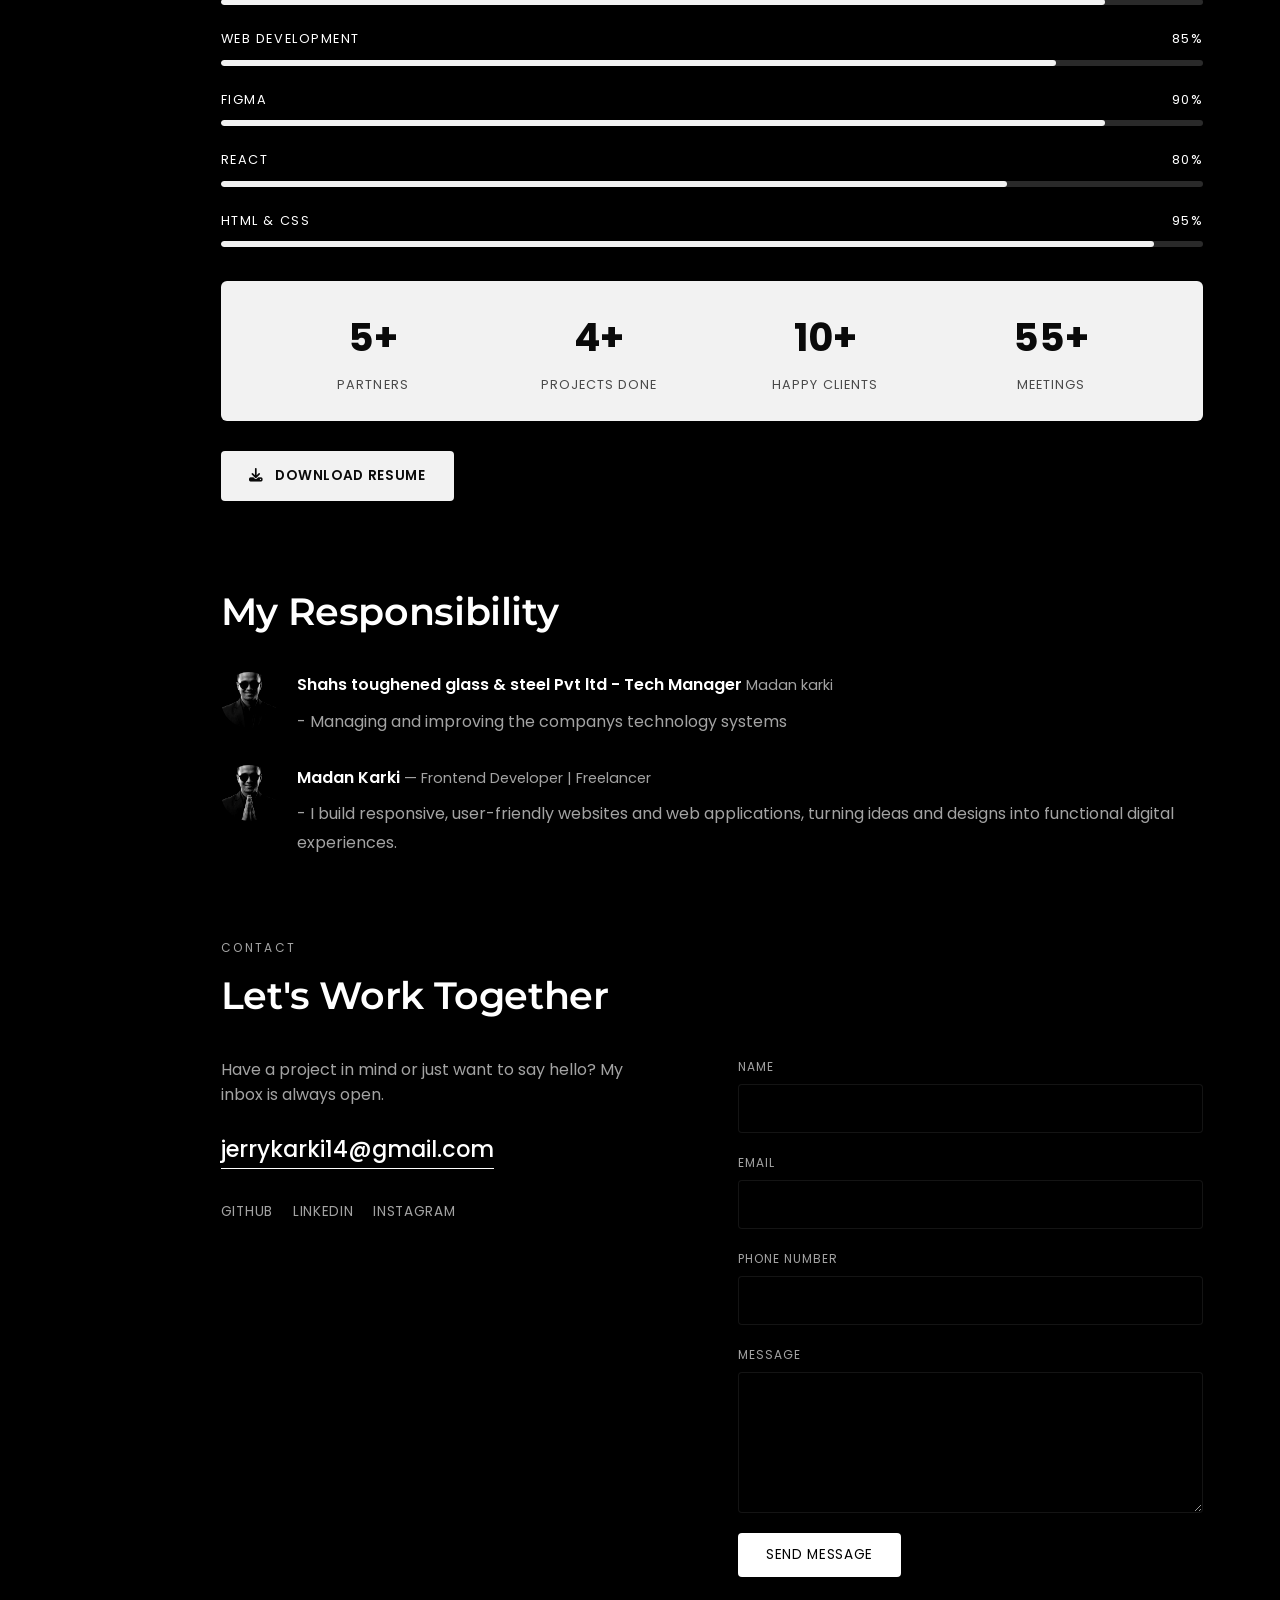
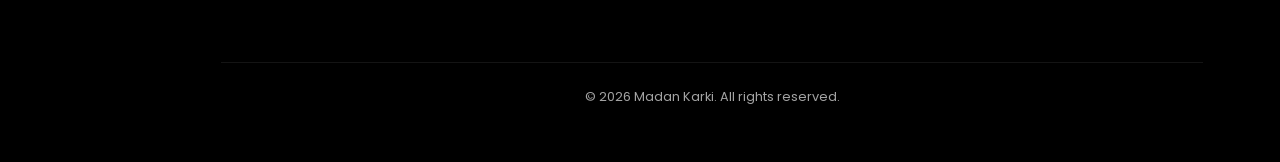
==== commit de23dfb0: "Fix syntax errors and duplicate handlers in main.js" ====
--- a/index.html
+++ b/index.html
@@ -38,7 +38,7 @@
   <link rel="stylesheet" href="https://cdnjs.cloudflare.com/ajax/libs/font-awesome/6.5.1/css/all.min.css"
     integrity="sha512-DTOQO9RWCH3ppGqcWaEA1BIZOC6xxalwEsw9c2QQeAIftl+Vegovlnee1c9QX4TctnWMn13TZye+giMm8e2LwA=="
     crossorigin="anonymous" referrerpolicy="no-referrer">
-  <link rel="stylesheet" href="css/styles.css?v=2.5">
+  <link rel="stylesheet" href="css/styles.css?v=2.4">
 </head>
 
 <body>
@@ -267,7 +267,7 @@
           </div>
           <div class="form-row">
             <label for="number">Phone Number</label>
-            <input type="tel" id="number" name="number" autocomplete="tel" inputmode="tel" style="-webkit-appearance: none; -moz-appearance: textfield; appearance: none;">
+            <input type="number" id="number" name="number" autocomplete="tel">
           </div>
           <div class="form-row">
             <label for="message">Message</label>
--- a/css/styles.css
+++ b/css/styles.css
@@ -1785,11 +1785,9 @@
   padding: 12px 14px;
   color: var(--text-primary);
   font-family: var(--font);
-  font-size: 16px;
+  font-size: 0.95rem;
   transition: border-color var(--transition-fast);
   resize: vertical;
-  -webkit-appearance: none;
-  appearance: none;
 }
 
 .form-row input:focus,
@@ -1798,14 +1796,10 @@
   border-color: var(--text-primary);
 }
 
-/* Hide increase/decrease spinner buttons on number inputs across all web and mobile browsers */
+/* Hide increase/decrease spinner buttons on number inputs */
 input[type="number"]::-webkit-outer-spin-button,
-input[type="number"]::-webkit-inner-spin-button,
-input::-webkit-outer-spin-button,
-input::-webkit-inner-spin-button {
+input[type="number"]::-webkit-inner-spin-button {
   -webkit-appearance: none;
-  -moz-appearance: none;
-  appearance: none;
   margin: 0;
 }
 
